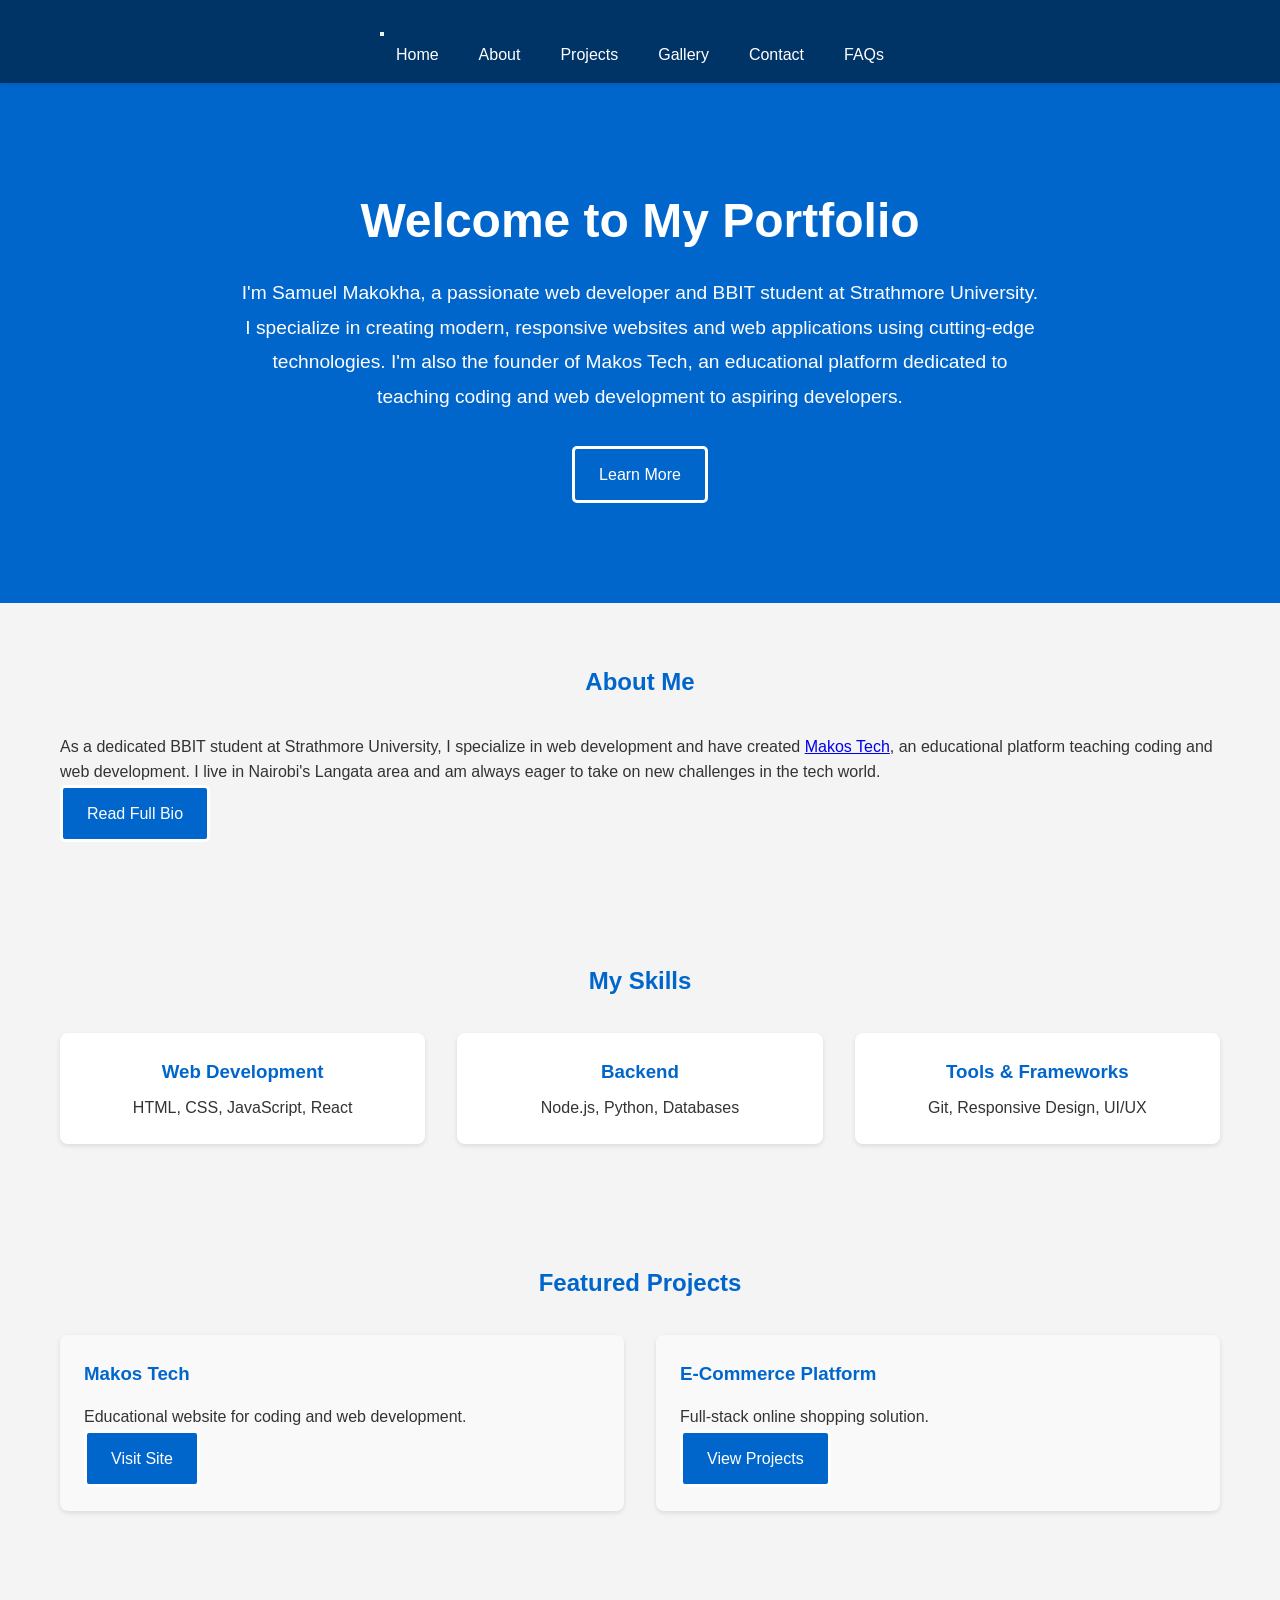
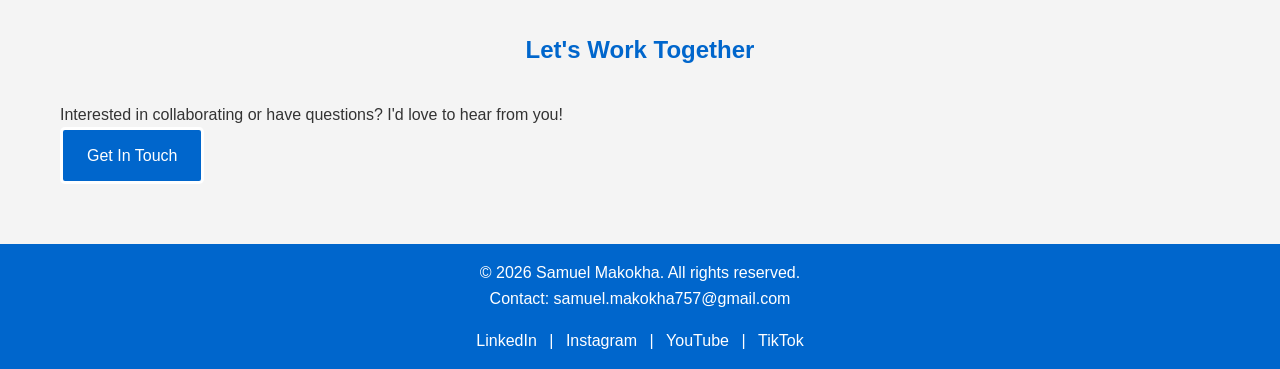
==== index.html @ 84aec19b "hero updated" ====
<!DOCTYPE html>
<html lang="en">
<head>
    <meta charset="UTF-8">
    <meta name="viewport" content="width=device-width, initial-scale=1.0">
    <title>Samuel Makokha - Homepage</title>
    <link href="style.css" rel="stylesheet"/>
</head>
<body>
    <header>
        <nav class="navbar">
            <div class="nav-container">
                <button class="hamburger" id="hamburger">
                    <span class="bar"></span>
                    <span class="bar"></span>
                    <span class="bar"></span>
                </button>
                <ul class="nav-menu" id="nav-menu">
                    <li class="nav-item"><a href="index.html" class="nav-link">Home</a></li>
                    <li class="nav-item"><a href="about.html" class="nav-link">About</a></li>
                    <li class="nav-item"><a href="project.html" class="nav-link">Projects</a></li>
                    <li class="nav-item"><a href="gallery.html" class="nav-link">Gallery</a></li>
                    <li class="nav-item"><a href="contact.html" class="nav-link">Contact</a></li>
                    <li class="nav-item"><a href="faqs.html" class="nav-link">FAQs</a></li>
                </ul>
            </div>
        </nav>
    </header>

    <main>
        <section class="hero">
            <div class="hero-content">
                <h1>Welcome to My Portfolio</h1>
                <p>I'm Samuel Makokha, a passionate web developer and BBIT student at Strathmore University. I specialize in creating modern, responsive websites and web applications using cutting-edge technologies. I'm also the founder of Makos Tech, an educational platform dedicated to teaching coding and web development to aspiring developers.</p>
                <a href="about.html" class="btn">Learn More</a>
            </div>
        </section>

        <section class="about-preview">
            <div class="container">
                <h2>About Me</h2>
                <p>As a dedicated BBIT student at Strathmore University, I specialize in web development and 
                    have created 
                    <a href="https://makostech.me" target="_blank">Makos Tech</a>, 
                    an educational platform teaching coding and web development. I live in Nairobi's 
                    Langata area and am always eager to take on new challenges in the tech world.</p>
                <a href="about.html" class="btn">Read Full Bio</a>
            </div>
        </section>

        <section class="skills-preview">
            <div class="container">
                <h2>My Skills</h2>
                <div class="skills-grid">
                    <div class="skill-item">
                        <h3>Web Development</h3>
                        <p>HTML, CSS, JavaScript, React</p>
                    </div>
                    <div class="skill-item">
                        <h3>Backend</h3>
                        <p>Node.js, Python, Databases</p>
                    </div>
                    <div class="skill-item">
                        <h3>Tools & Frameworks</h3>
                        <p>Git, Responsive Design, UI/UX</p>
                    </div>
                </div>
            </div>
        </section>

        <section class="projects-preview">
            <div class="container">
                <h2>Featured Projects</h2>
                <div class="project-grid">
                    <div class="project-card">
                        <h3>Makos Tech</h3>
                        <p>Educational website for coding and web development.</p>
                        <a href="https://makostech.me" target="_blank" class="btn">Visit Site</a>
                    </div>
                    <div class="project-card">
                        <h3>E-Commerce Platform</h3>
                        <p>Full-stack online shopping solution.</p>
                        <a href="project.html" class="btn">View Projects</a>
                    </div>
                </div>
            </div>
        </section>

        <section class="cta">
            <div class="container">
                <h2>Let's Work Together</h2>
                <p>Interested in collaborating or have questions? I'd love to hear from you!</p>
                <a href="contact.html" class="btn">Get In Touch</a>
            </div>
        </section>
    </main>

    <footer>
        <div class="footer-content">
            <p>&copy; 2026 Samuel Makokha. All rights reserved.</p>
            <p>Contact: <a href="mailto:samuel.makokha757@gmail.com">samuel.makokha757@gmail.com</a></p>
            <div class="social-links">
                <a href="https://linkedin.com/in/samuel-makokha" target="_blank">LinkedIn</a> |
                <a href="https://instagram.com/samuel_makokha" target="_blank">Instagram</a> |
                <a href="https://youtube.com/@samuelmakokha" target="_blank">YouTube</a> |
                <a href="https://tiktok.com/@samuelmakokha" target="_blank">TikTok</a>
            </div>
        </div>
    </footer>

    <script src="main.js"></script>
</body>
</html>
---- style.css ----
/* General Styles */
* {
    margin: 0;
    padding: 0;
    box-sizing: border-box;
}

body {
    font-family: Arial, sans-serif;
    line-height: 1.6;
    color: #333;
    background-color: #f4f4f4;
}

/* Layout */
.container {
    max-width: 1200px;
    margin: 0 auto;
    padding: 0 20px;
}

/* Navbar */
header {
    background-color: #003366;
    box-shadow: 0 2px 5px rgba(0,0,0,0.1);
    position: sticky;
    top: 0;
    z-index: 1000;
}

nav {
    display: flex;
    justify-content: center;
    align-items: center;
    padding: 1rem 2rem;
}

nav ul {
    display: flex;
    list-style: none;
    gap: 0.5rem;
    align-items: center;
}

nav ul li a {
    color: white;
    text-decoration: none;
    padding: 0.5rem 1rem;
    transition: background-color 0.3s;
}

nav ul li a:hover {
    background-color: white;
    color: #0066cc;
}

/* Responsive */
@media (max-width: 768px) {
    nav {
        flex-wrap: wrap;
    }

    nav .logo a {
        font-size: 1.2rem;
    }

    nav ul {
        gap: 0.3rem;
        flex-wrap: wrap;
        justify-content: center;
    }

    nav ul li a {
        padding: 0.4rem 0.6rem;
        font-size: 0.9rem;
    }

    .hero {
        padding: 50px 20px;
    }

    .hero h1 {
        font-size: 1.8rem;
    }

    .hero p {
        font-size: 1rem;
    }

    section {
        padding: 40px 0;
    }
}

/* Main Content */
main {
    min-height: calc(100vh - 140px);
}

/* Sections */
section {
    padding: 60px 0;
}

section h2 {
    text-align: center;
    color: #0066cc;
    margin-bottom: 2rem;
}

/* Hero Section */
.hero {
    background: #0066cc;
    color: white;
    text-align: center;
    padding: 100px 20px;
}

.hero-content {
    max-width: 800px;
    margin: 0 auto;
}

.hero h1 {
    font-size: 3rem;
    margin-bottom: 1rem;
}

.hero p {
    font-size: 1.2rem;
    margin-bottom: 2rem;
    line-height: 1.8;
}

/* Buttons */
.btn {
    display: inline-block;
    background-color: #0066cc;
    color: white;
    padding: 0.8rem 1.5rem;
    text-decoration: none;
    border-radius: 5px;
    transition: background-color 0.3s;
    border: 3px solid white;
    cursor: pointer;
}

.btn:hover {
    background-color: #004499;
}

/* Skills Grid */
.skills-grid {
    display: grid;
    grid-template-columns: repeat(auto-fit, minmax(250px, 1fr));
    gap: 2rem;
}

.skills-grid > div {
    text-align: center;
    background-color: white;
    padding: 1.5rem;
    border-radius: 8px;
    box-shadow: 0 2px 5px rgba(0,0,0,0.1);
}

.skills-grid h3 {
    color: #0066cc;
    margin-bottom: 0.5rem;
}

/* Projects Grid */
.project-grid {
    display: grid;
    grid-template-columns: repeat(auto-fit, minmax(300px, 1fr));
    gap: 2rem;
}

.project-grid > div {
    background-color: #f9f9f9;
    padding: 1.5rem;
    border-radius: 8px;
    box-shadow: 0 2px 5px rgba(0,0,0,0.1);
    transition: transform 0.3s;
}

.project-grid > div:hover {
    transform: translateY(-5px);
}

.project-grid > div h3 {
    color: #0066cc;
    margin-bottom: 1rem;
}

/* Contact */
.contact-info {
    display: flex;
    justify-content: space-around;
    margin-bottom: 2rem;
    flex-wrap: wrap;
}

.contact-info > div {
    text-align: center;
    margin: 1rem;
}

.contact-info > div h3 {
    color: #0066cc;
    margin-bottom: 0.5rem;
}

.contact-form {
    max-width: 600px;
    margin: 0 auto;
}

.form-group {
    margin-bottom: 1rem;
}

.form-group label {
    display: block;
    margin-bottom: 0.5rem;
    color: #0066cc;
}

.form-group input,
.form-group textarea {
    width: 100%;
    padding: 0.5rem;
    border: 2px solid #003366;
    border-radius: 4px;
    background-color: #f0f8ff;
}

/* Gallery */
.gallery-grid {
    display: grid;
    grid-template-columns: repeat(auto-fit, minmax(250px, 1fr));
    gap: 1rem;
}

.gallery-grid > div {
    text-align: center;
}

.gallery-grid > div img {
    width: 100%;
    height: 200px;
    object-fit: cover;
    border-radius: 8px;
    box-shadow: 0 2px 5px rgba(0,0,0,0.1);
}

.gallery-grid > div p {
    margin-top: 0.5rem;
    color: #0066cc;
}

/* FAQs */
.faq-list {
    max-width: 800px;
    margin: 0 auto;
}

.faq-list > div {
    margin-bottom: 1.5rem;
    padding: 1rem;
    background-color: #f9f9f9;
    border-radius: 8px;
    border-left: 4px solid #0066cc;
}

.faq-list > div h3 {
    color: #0066cc;
    margin-bottom: 0.5rem;
}

/* Footer */
footer {
    background-color: #0066cc;
    color: white;
    padding: 1rem 0;
    text-align: center;
}

footer a {
    color: white;
    text-decoration: none;
}

footer a:hover {
    color: #004499;
}

.social-links {
    margin-top: 1rem;
}

.social-links a {
    margin: 0 0.5rem;
}

/* Responsive */
@media (max-width: 768px) {
    nav {
        flex-wrap: wrap;
    }

    nav .logo a {
        font-size: 1.2rem;
    }

    nav ul {
        gap: 0.3rem;
        flex-wrap: wrap;
        justify-content: center;
    }

    nav ul li a {
        padding: 0.4rem 0.6rem;
        font-size: 0.9rem;
    }

    .hero {
        padding: 50px 20px;
    }

    .hero h1 {
        font-size: 1.8rem;
    }

    .hero p {
        font-size: 1rem;
    }

    section {
        padding: 40px 0;
    }
}
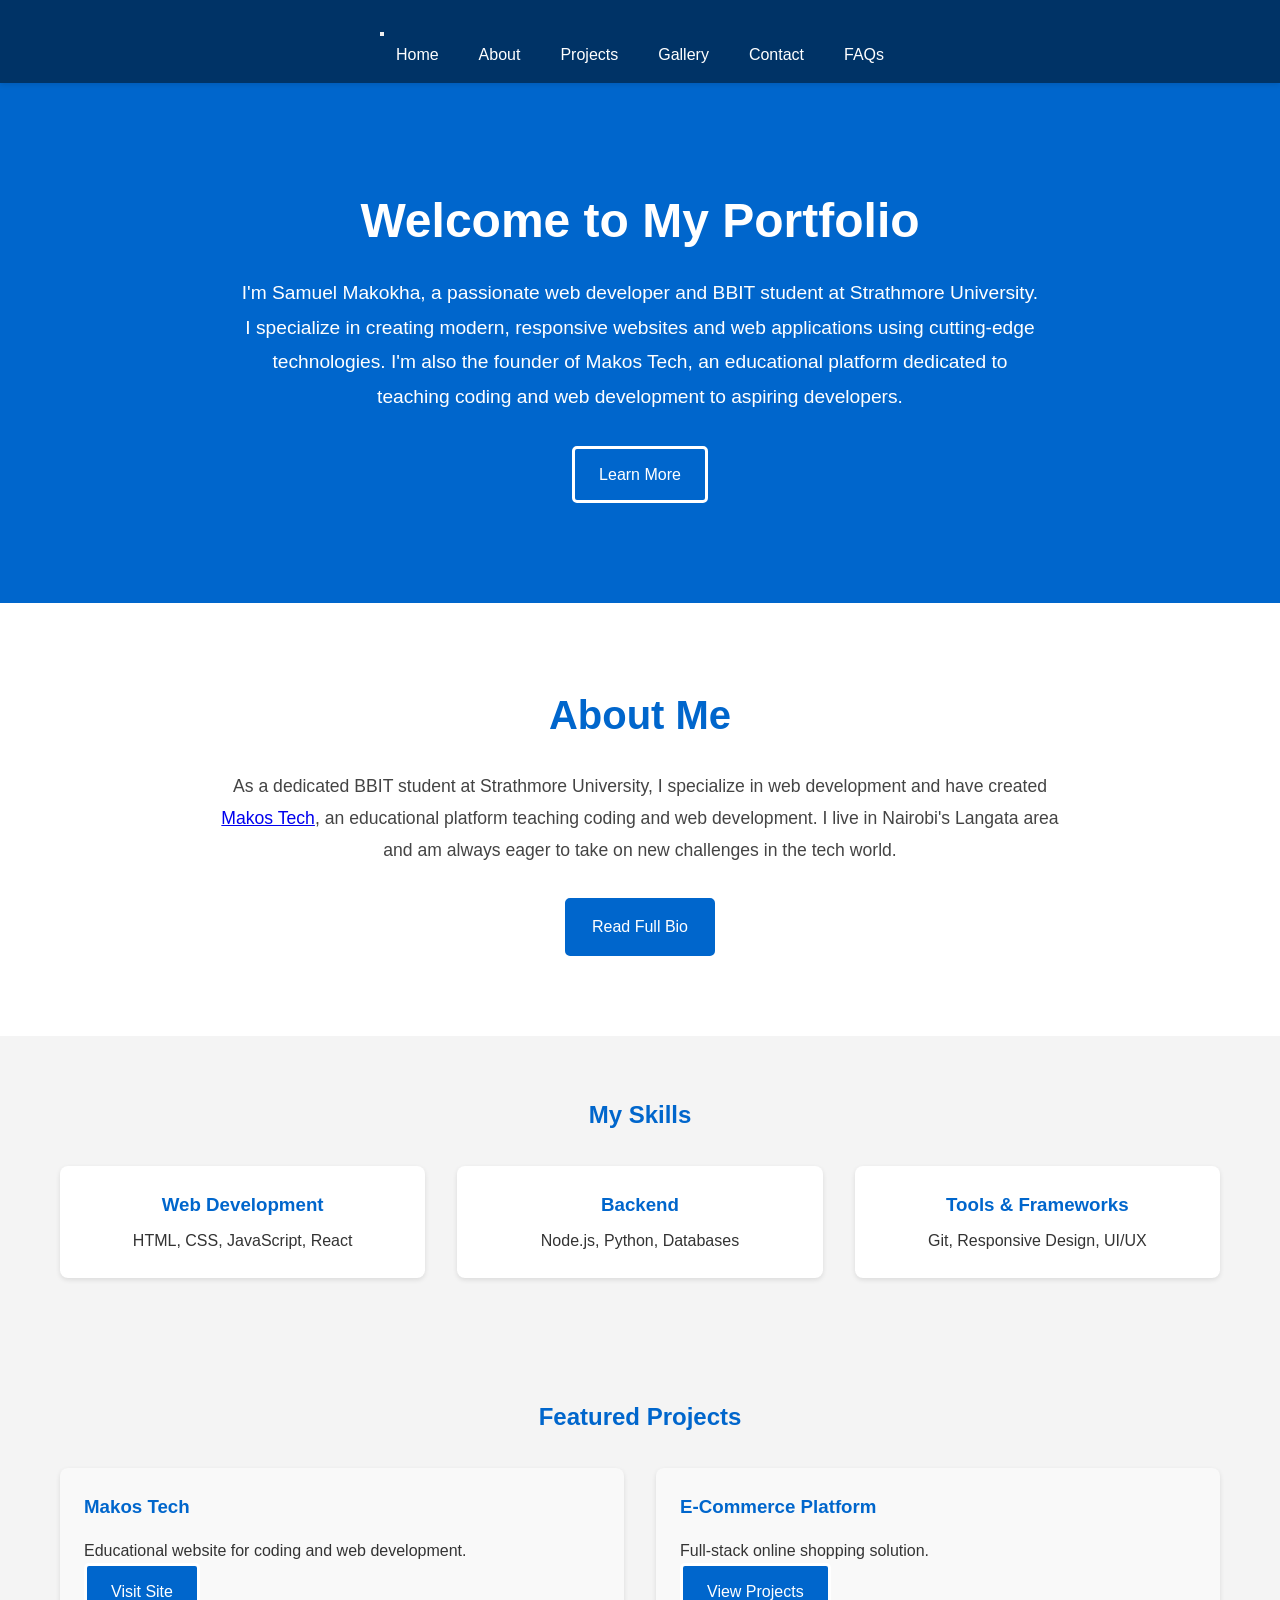
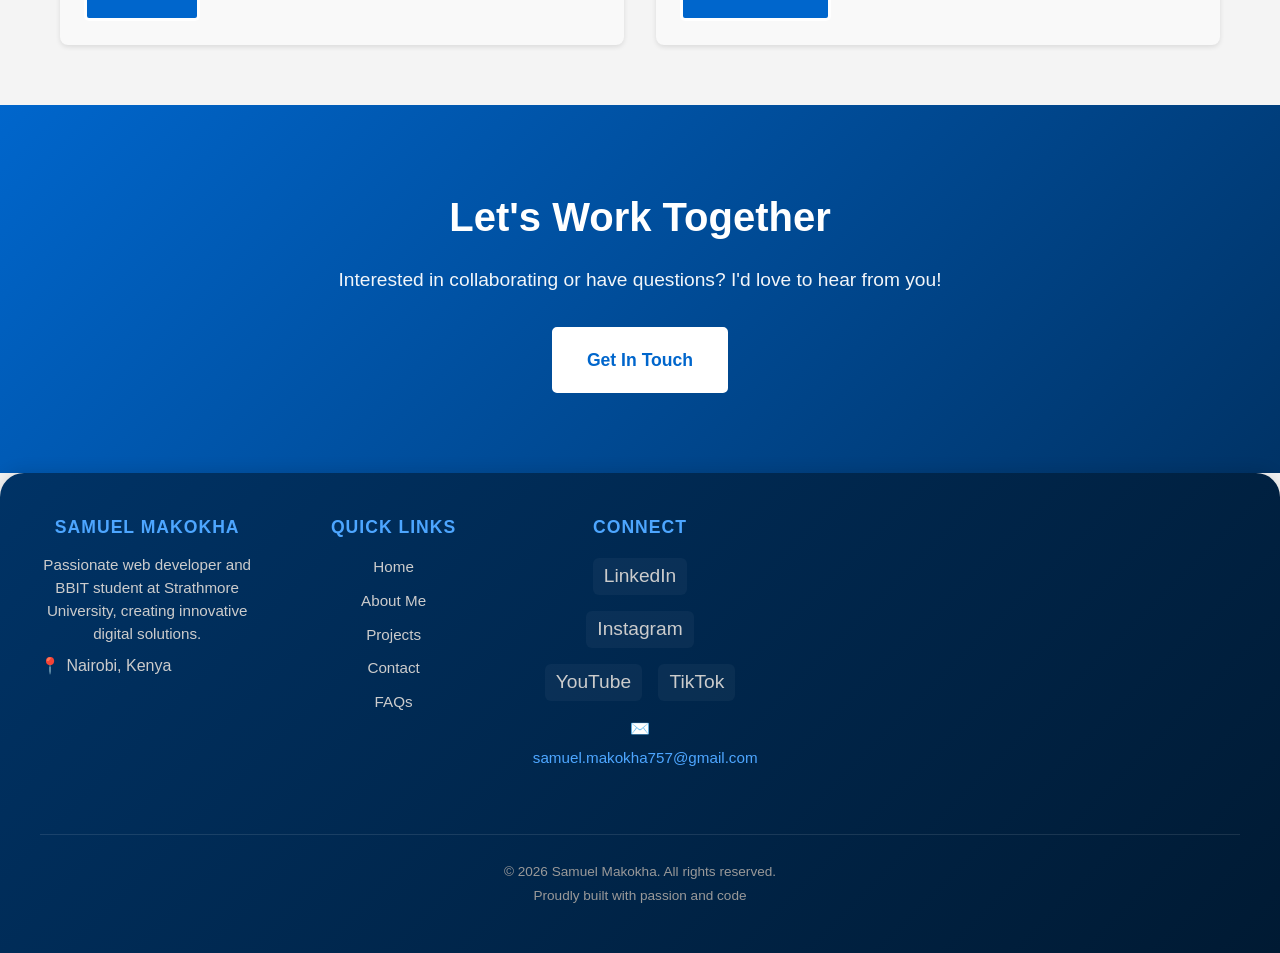
==== commit 03d2f0f5: "footer styling" ====
--- a/index.html
+++ b/index.html
@@ -96,14 +96,43 @@
     </main>
 
     <footer>
-        <div class="footer-content">
-            <p>&copy; 2026 Samuel Makokha. All rights reserved.</p>
-            <p>Contact: <a href="mailto:samuel.makokha757@gmail.com">samuel.makokha757@gmail.com</a></p>
-            <div class="social-links">
-                <a href="https://linkedin.com/in/samuel-makokha" target="_blank">LinkedIn</a> |
-                <a href="https://instagram.com/samuel_makokha" target="_blank">Instagram</a> |
-                <a href="https://youtube.com/@samuelmakokha" target="_blank">YouTube</a> |
-                <a href="https://tiktok.com/@samuelmakokha" target="_blank">TikTok</a>
+        <div class="footer-container">
+            <div class="footer-section">
+                <h3>Samuel Makokha</h3>
+                <p>Passionate web developer and BBIT student at Strathmore University, creating innovative digital solutions.</p>
+                <p class="location">
+                    <span class="icon">📍</span> Nairobi, Kenya
+                </p>
+            </div>
+
+            <div class="footer-section">
+                <h3>Quick Links</h3>
+                <ul class="footer-links">
+                    <li><a href="index.html">Home</a></li>
+                    <li><a href="about.html">About Me</a></li>
+                    <li><a href="project.html">Projects</a></li>
+                    <li><a href="contact.html">Contact</a></li>
+                    <li><a href="faqs.html">FAQs</a></li>
+                </ul>
+            </div>
+
+            <div class="footer-section">
+                <h3>Connect</h3>
+                <div class="social-links">
+                    <a href="https://linkedin.com/in/samuel-makokha" target="_blank" title="LinkedIn">LinkedIn</a>
+                    <a href="https://instagram.com/samuel_makokha" target="_blank" title="Instagram">Instagram</a>
+                    <a href="https://youtube.com/@samuelmakokha" target="_blank" title="YouTube">YouTube</a>
+                    <a href="https://tiktok.com/@samuelmakokha" target="_blank" title="TikTok">TikTok</a>
+                </div>
+                <p class="contact-info">
+                    <span class="icon">✉️</span> 
+                    <a href="mailto:samuel.makokha757@gmail.com">samuel.makokha757@gmail.com</a>
+                </p>
+            </div>
+
+            <div class="footer-section footer-bottom">
+                <p>&copy; 2026 Samuel Makokha. All rights reserved.</p>
+                <p>Proudly built with passion and code</p>
             </div>
         </div>
     </footer>
--- a/style.css
+++ b/style.css
@@ -87,6 +87,18 @@
         font-size: 1rem;
     }
 
+    .about-preview {
+        padding: 60px 20px;
+    }
+
+    .about-preview h2 {
+        font-size: 2rem;
+    }
+
+    .about-preview p {
+        font-size: 1rem;
+    }
+
     section {
         padding: 40px 0;
     }
@@ -95,6 +107,79 @@
 /* Main Content */
 main {
     min-height: calc(100vh - 140px);
+}
+
+/* Sections */
+section {
+    padding: 60px 0;
+}
+
+section h2 {
+    text-align: center;
+    color: #0066cc;
+    margin-bottom: 2rem;
+}
+
+/* Responsive */
+@media (max-width: 768px) {
+    nav {
+        flex-wrap: wrap;
+    }
+
+    nav .logo a {
+        font-size: 1.2rem;
+    }
+
+    nav ul {
+        gap: 0.3rem;
+        flex-wrap: wrap;
+        justify-content: center;
+    }
+
+    nav ul li a {
+        padding: 0.4rem 0.6rem;
+        font-size: 0.9rem;
+    }
+
+    .hero {
+        padding: 50px 20px;
+    }
+
+    .hero h1 {
+        font-size: 1.8rem;
+    }
+
+    .hero p {
+        font-size: 1rem;
+    }
+
+    .about-preview {
+        padding: 60px 20px;
+    }
+
+    .about-preview h2 {
+        font-size: 2rem;
+    }
+
+    .about-preview p {
+        font-size: 1rem;
+    }
+
+    .cta {
+        padding: 60px 20px;
+    }
+
+    .cta h2 {
+        font-size: 2rem;
+    }
+
+    .cta p {
+        font-size: 1rem;
+    }
+
+    section {
+        padding: 40px 0;
+    }
 }
 
 /* Sections */
@@ -149,6 +234,75 @@
     background-color: #004499;
 }
 
+/* About Preview Section */
+.about-preview {
+    background-color: white;
+    padding: 80px 20px;
+}
+
+.about-preview .container {
+    max-width: 900px;
+    text-align: center;
+}
+
+.about-preview h2 {
+    color: #0066cc;
+    margin-bottom: 1.5rem;
+    font-size: 2.5rem;
+}
+
+.about-preview p {
+    font-size: 1.1rem;
+    line-height: 1.8;
+    color: #444;
+    margin-bottom: 2rem;
+}
+
+.about-preview .btn {
+    border-color: #0066cc;
+}
+
+/* Call to Action Section */
+.cta {
+    background: linear-gradient(135deg, #0066cc 0%, #003366 100%);
+    color: white;
+    padding: 80px 20px;
+    text-align: center;
+}
+
+.cta .container {
+    max-width: 700px;
+    margin: 0 auto;
+}
+
+.cta h2 {
+    color: white;
+    font-size: 2.5rem;
+    margin-bottom: 1rem;
+}
+
+.cta p {
+    font-size: 1.2rem;
+    margin-bottom: 2rem;
+    opacity: 0.95;
+    line-height: 1.6;
+}
+
+.cta .btn {
+    background-color: white;
+    color: #0066cc;
+    border-color: white;
+    font-weight: bold;
+    padding: 1rem 2rem;
+    font-size: 1.1rem;
+}
+
+.cta .btn:hover {
+    background-color: #f0f0f0;
+    transform: translateY(-2px);
+    box-shadow: 0 4px 8px rgba(0, 0, 0, 0.2);
+}
+
 /* Skills Grid */
 .skills-grid {
     display: grid;
@@ -278,31 +432,6 @@
     margin-bottom: 0.5rem;
 }
 
-/* Footer */
-footer {
-    background-color: #0066cc;
-    color: white;
-    padding: 1rem 0;
-    text-align: center;
-}
-
-footer a {
-    color: white;
-    text-decoration: none;
-}
-
-footer a:hover {
-    color: #004499;
-}
-
-.social-links {
-    margin-top: 1rem;
-}
-
-.social-links a {
-    margin: 0 0.5rem;
-}
-
 /* Responsive */
 @media (max-width: 768px) {
     nav {
@@ -336,7 +465,312 @@
         font-size: 1rem;
     }
 
+    .about-preview {
+        padding: 60px 20px;
+    }
+
+    .about-preview h2 {
+        font-size: 2rem;
+    }
+
+    .about-preview p {
+        font-size: 1rem;
+    }
+
     section {
         padding: 40px 0;
     }
+}
+footer {
+    background: linear-gradient(135deg, #003366 0%, #001a33 100%);
+    color: #f5f7fa;
+    padding: 2.5rem 0 1.5rem;
+    text-align: center;
+    border-top-left-radius: 24px;
+    border-top-right-radius: 24px;
+    box-shadow: 0 -2px 16px rgba(0,0,0,0.12);
+}
+
+footer a {
+    color: #4da6ff;
+    text-decoration: none;
+    transition: color 0.3s;
+}
+
+footer a:hover {
+    color: #82cfff;
+}
+
+/* Enhanced social links styling */
+.footer-content {
+    max-width: 700px;
+    margin: 0 auto;
+    padding: 0 1rem;
+}
+
+.footer-content p {
+    margin: 0.5rem 0;
+    font-size: 1.05rem;
+    color: #e0e6ed;
+}
+
+.social-links {
+    display: flex;
+    justify-content: center;
+    gap: 1.2rem;
+    margin: 1.2rem 0 0.5rem;
+}
+
+.social-links a {
+    color: #4da6ff;
+    font-size: 1.2rem;
+    padding: 0.2rem 0.7rem;
+    border-radius: 6px;
+    background: rgba(255,255,255,0.04);
+    transition: background 0.3s, color 0.3s, box-shadow 0.3s;
+}
+
+.social-links a:hover {
+    color: #fff;
+    background: #4da6ff;
+    box-shadow: 0 2px 8px rgba(77,166,255,0.15);
+}
+
+/* Responsive */
+@media (max-width: 768px) {
+    nav {
+        flex-wrap: wrap;
+    }
+
+    nav .logo a {
+        font-size: 1.2rem;
+    }
+
+    nav ul {
+        gap: 0.3rem;
+        flex-wrap: wrap;
+        justify-content: center;
+    }
+
+    nav ul li a {
+        padding: 0.4rem 0.6rem;
+        font-size: 0.9rem;
+    }
+
+    .hero {
+        padding: 50px 20px;
+    }
+
+    .hero h1 {
+        font-size: 1.8rem;
+    }
+
+    .hero p {
+        font-size: 1rem;
+    }
+
+    .about-preview {
+        padding: 60px 20px;
+    }
+
+    .about-preview h2 {
+        font-size: 2rem;
+    }
+
+    .about-preview p {
+        font-size: 1rem;
+    }
+
+    .cta {
+        padding: 60px 20px;
+    }
+
+    .cta h2 {
+        font-size: 2rem;
+    }
+
+    .cta p {
+        font-size: 1rem;
+    }
+
+    section {
+        padding: 40px 0;
+    }
+}
+
+/* Responsive */
+@media (max-width: 768px) {
+    nav {
+        flex-wrap: wrap;
+    }
+
+    nav .logo a {
+        font-size: 1.2rem;
+    }
+
+    nav ul {
+        gap: 0.3rem;
+        flex-wrap: wrap;
+        justify-content: center;
+    }
+
+    nav ul li a {
+        padding: 0.4rem 0.6rem;
+        font-size: 0.9rem;
+    }
+
+    .hero {
+        padding: 50px 20px;
+    }
+
+    .hero h1 {
+        font-size: 1.8rem;
+    }
+
+    .hero p {
+        font-size: 1rem;
+    }
+
+    section {
+        padding: 40px 0;
+    }
+}
+
+/* Footer */
+footer {
+    background: linear-gradient(135deg, #003366 0%, #001a33 100%);
+    color: white;
+    padding: 40px 20px 20px;
+}
+
+.footer-container {
+    max-width: 1200px;
+    margin: 0 auto;
+    display: grid;
+    grid-template-columns: repeat(auto-fit, minmax(200px, 1fr));
+    gap: 2rem;
+    margin-bottom: 1.5rem;
+}
+
+.footer-section h3 {
+    color: #4da6ff;
+    margin-bottom: 0.8rem;
+    font-size: 1.1rem;
+    text-transform: uppercase;
+    letter-spacing: 1px;
+}
+
+.footer-section p {
+    color: #cccccc;
+    line-height: 1.5;
+    margin-bottom: 0.5rem;
+    font-size: 0.95rem;
+}
+
+.footer-section .location {
+    display: flex;
+    align-items: center;
+    gap: 0.4rem;
+    font-size: 1rem;
+}
+
+.footer-section .icon {
+    font-size: 1rem;
+}
+
+.footer-links {
+    list-style: none;
+    padding: 0;
+    margin: 0;
+}
+
+.footer-links li {
+    margin-bottom: 0.5rem;
+}
+
+.footer-links a {
+    color: #cccccc;
+    text-decoration: none;
+    transition: color 0.3s, padding-left 0.3s;
+    display: inline-block;
+    font-size: 0.95rem;
+}
+
+.footer-links a:hover {
+    color: #4da6ff;
+    padding-left: 8px;
+}
+
+.social-links {
+    display: flex;
+    flex-wrap: wrap;
+    gap: 1rem;
+    margin: 1rem 0;
+}
+
+.social-links a {
+    color: #cccccc;
+    text-decoration: none;
+    transition: color 0.3s;
+}
+
+.social-links a:hover {
+    color: #4da6ff;
+}
+
+.contact-info {
+    display: flex;
+    align-items: center;
+    gap: 0.4rem;
+    margin-top: 0.5rem;
+    font-size: 0.95rem;
+}
+
+.contact-info a {
+    color: #4da6ff;
+}
+
+.contact-info a:hover {
+    color: #80b3ff;
+}
+
+.footer-bottom {
+    grid-column: 1 / -1;
+    text-align: center;
+    padding-top: 1.5rem;
+    border-top: 1px solid rgba(255, 255, 255, 0.1);
+    margin-top: 1.5rem;
+}
+
+.footer-bottom p {
+    color: #999;
+    font-size: 0.85rem;
+    margin: 0.2rem 0;
+}
+
+/* Responsive Footer */
+@media (max-width: 768px) {
+    .footer-container {
+        grid-template-columns: 1fr;
+        gap: 1.5rem;
+        text-align: center;
+    }
+
+    .footer-section .location {
+        justify-content: center;
+    }
+
+    .social-links {
+        justify-content: center;
+    }
+
+    .contact-info {
+        justify-content: center;
+    }
+
+    .footer-links {
+        display: flex;
+        flex-direction: column;
+        align-items: center;
+    }
 }
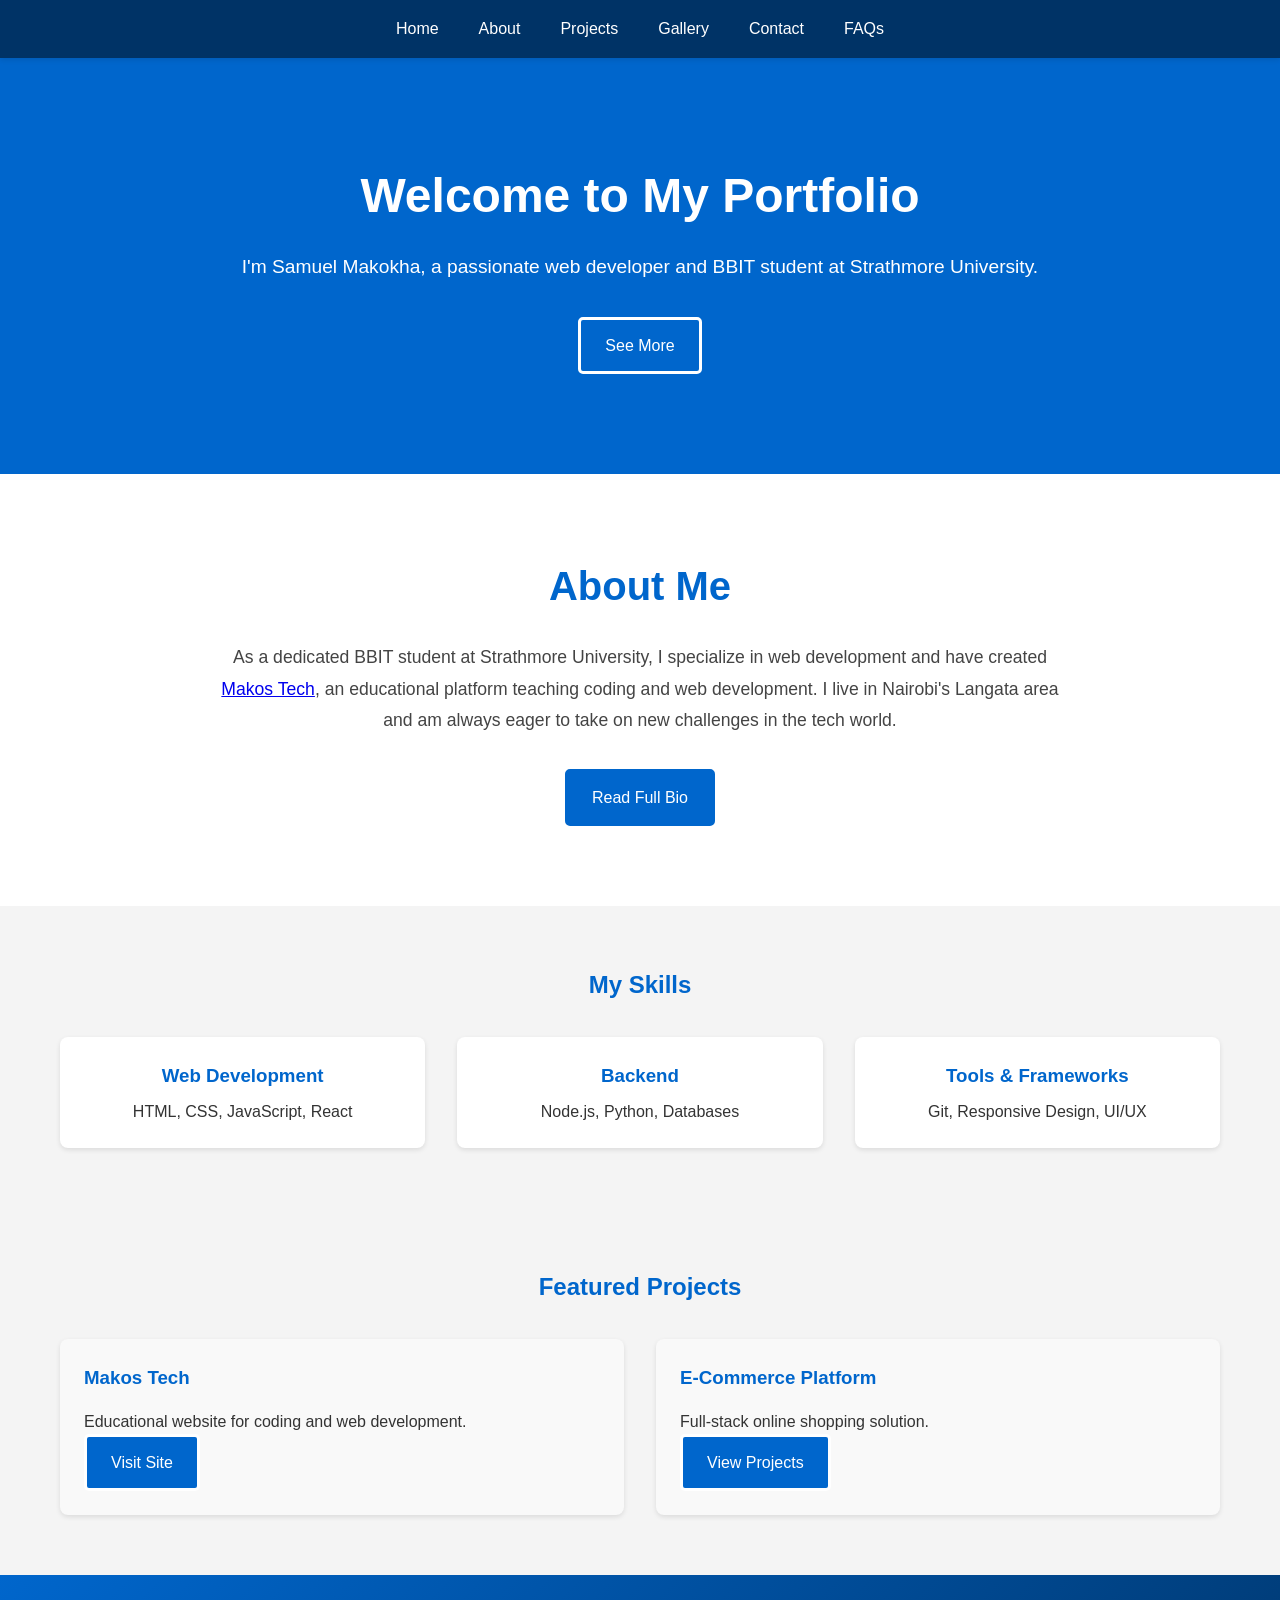
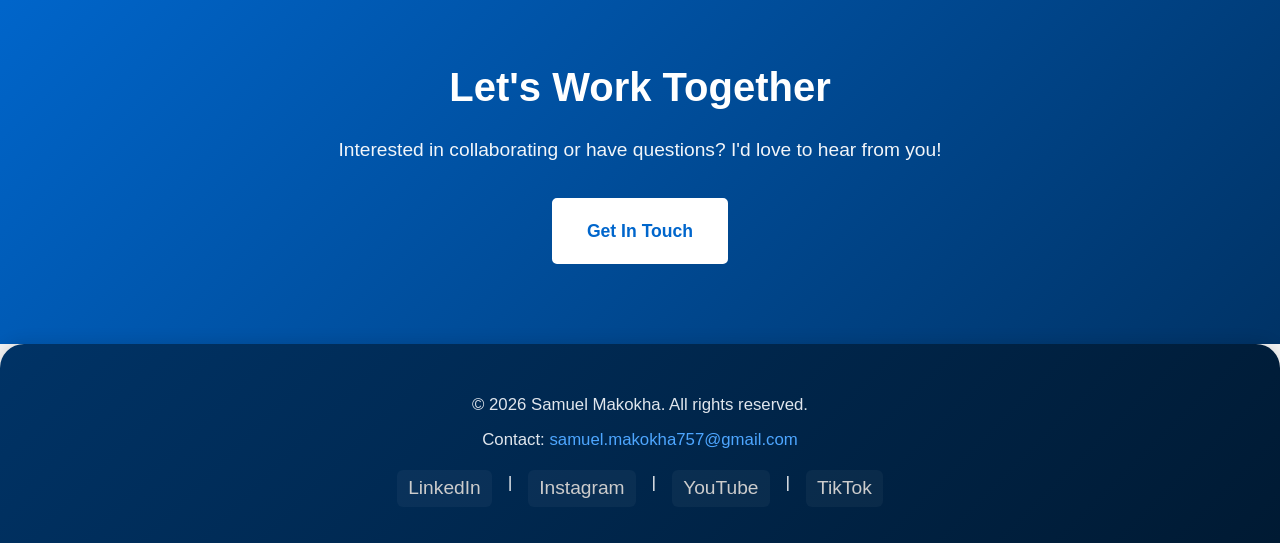
==== commit 533e90e3: "navbar" ====
--- a/index.html
+++ b/index.html
@@ -8,13 +8,7 @@
 </head>
 <body>
     <header>
-        <nav class="navbar">
-            <div class="nav-container">
-                <button class="hamburger" id="hamburger">
-                    <span class="bar"></span>
-                    <span class="bar"></span>
-                    <span class="bar"></span>
-                </button>
+        <nav >
                 <ul class="nav-menu" id="nav-menu">
                     <li class="nav-item"><a href="index.html" class="nav-link">Home</a></li>
                     <li class="nav-item"><a href="about.html" class="nav-link">About</a></li>
@@ -31,8 +25,8 @@
         <section class="hero">
             <div class="hero-content">
                 <h1>Welcome to My Portfolio</h1>
-                <p>I'm Samuel Makokha, a passionate web developer and BBIT student at Strathmore University. I specialize in creating modern, responsive websites and web applications using cutting-edge technologies. I'm also the founder of Makos Tech, an educational platform dedicated to teaching coding and web development to aspiring developers.</p>
-                <a href="about.html" class="btn">Learn More</a>
+                <p>I'm Samuel Makokha, a passionate web developer and BBIT student at Strathmore University.</p>
+                <a href="about.html" class="btn">See More</a>
             </div>
         </section>
 
@@ -96,43 +90,14 @@
     </main>
 
     <footer>
-        <div class="footer-container">
-            <div class="footer-section">
-                <h3>Samuel Makokha</h3>
-                <p>Passionate web developer and BBIT student at Strathmore University, creating innovative digital solutions.</p>
-                <p class="location">
-                    <span class="icon">📍</span> Nairobi, Kenya
-                </p>
-            </div>
-
-            <div class="footer-section">
-                <h3>Quick Links</h3>
-                <ul class="footer-links">
-                    <li><a href="index.html">Home</a></li>
-                    <li><a href="about.html">About Me</a></li>
-                    <li><a href="project.html">Projects</a></li>
-                    <li><a href="contact.html">Contact</a></li>
-                    <li><a href="faqs.html">FAQs</a></li>
-                </ul>
-            </div>
-
-            <div class="footer-section">
-                <h3>Connect</h3>
-                <div class="social-links">
-                    <a href="https://linkedin.com/in/samuel-makokha" target="_blank" title="LinkedIn">LinkedIn</a>
-                    <a href="https://instagram.com/samuel_makokha" target="_blank" title="Instagram">Instagram</a>
-                    <a href="https://youtube.com/@samuelmakokha" target="_blank" title="YouTube">YouTube</a>
-                    <a href="https://tiktok.com/@samuelmakokha" target="_blank" title="TikTok">TikTok</a>
-                </div>
-                <p class="contact-info">
-                    <span class="icon">✉️</span> 
-                    <a href="mailto:samuel.makokha757@gmail.com">samuel.makokha757@gmail.com</a>
-                </p>
-            </div>
-
-            <div class="footer-section footer-bottom">
-                <p>&copy; 2026 Samuel Makokha. All rights reserved.</p>
-                <p>Proudly built with passion and code</p>
+        <div class="footer-content">
+            <p>&copy; 2026 Samuel Makokha. All rights reserved.</p>
+            <p>Contact: <a href="mailto:samuel.makokha757@gmail.com">samuel.makokha757@gmail.com</a></p>
+            <div class="social-links">
+                <a href="https://www.linkedin.com/in/samuel-makokha-2585b338b/" target="_blank">LinkedIn</a> |
+                <a href="https://www.instagram.com/makostech/" target="_blank">Instagram</a> |
+                <a href="https://www.youtube.com/@makostech-m6c" target="_blank">YouTube</a> |
+                <a href="https://www.tiktok.com/@makostech" target="_blank">TikTok</a>
             </div>
         </div>
     </footer>
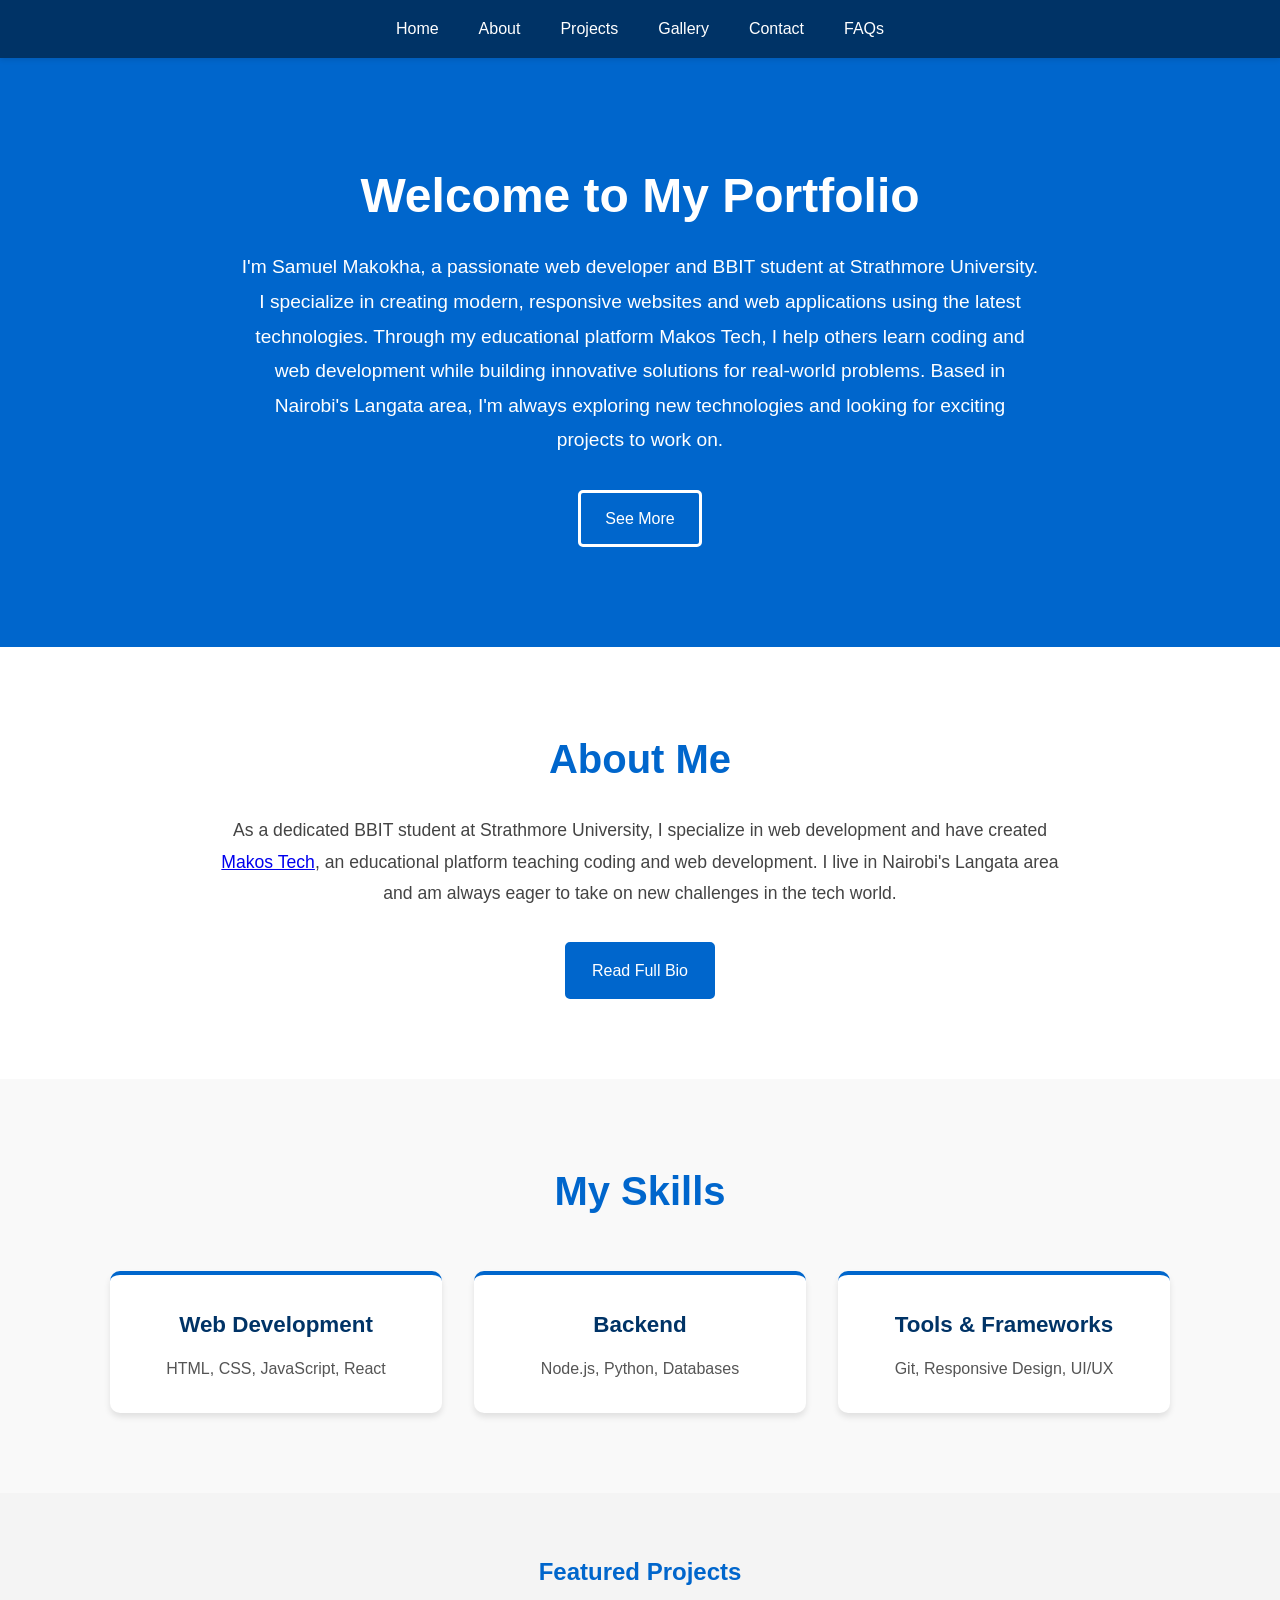
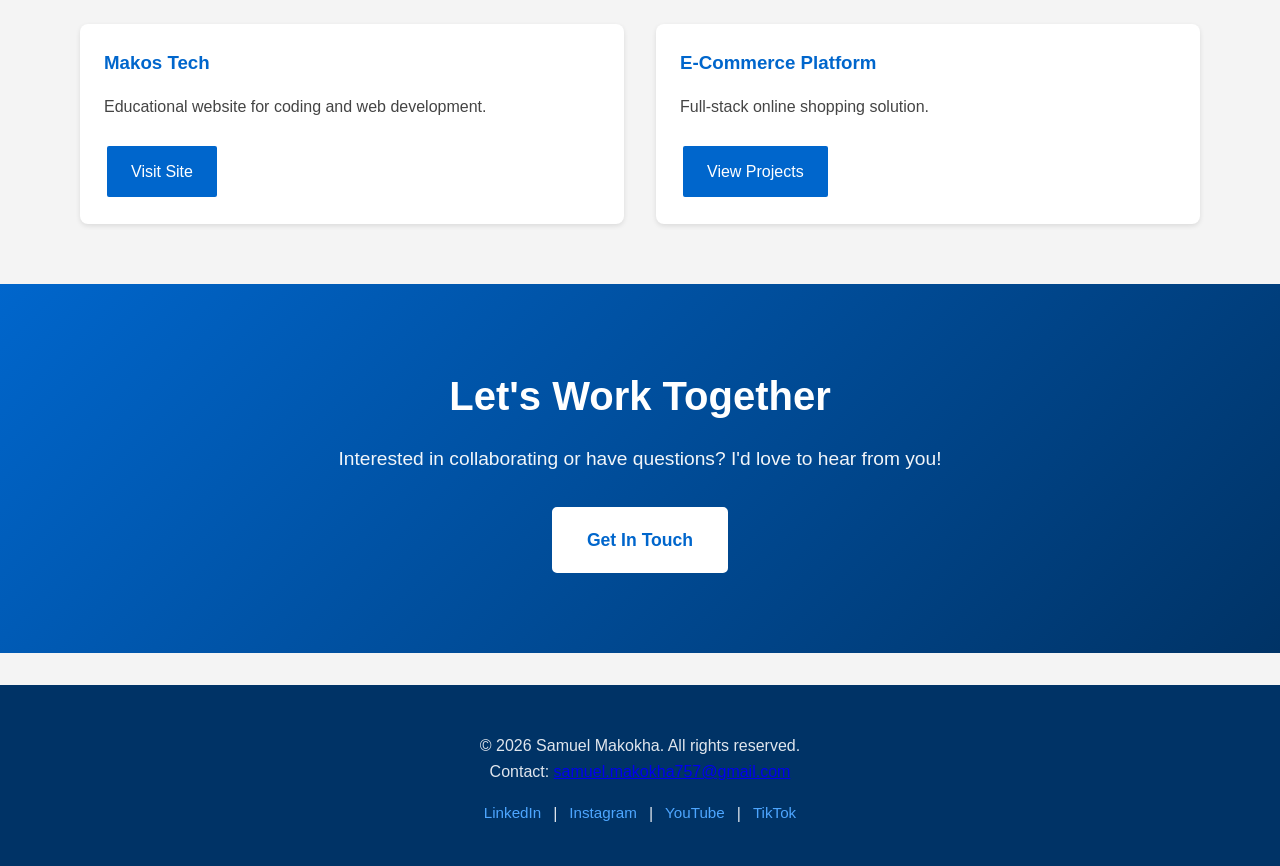
==== commit 7518572d: "added more content to hero" ====
--- a/index.html
+++ b/index.html
@@ -25,7 +25,7 @@
         <section class="hero">
             <div class="hero-content">
                 <h1>Welcome to My Portfolio</h1>
-                <p>I'm Samuel Makokha, a passionate web developer and BBIT student at Strathmore University.</p>
+                <p>I'm Samuel Makokha, a passionate web developer and BBIT student at Strathmore University. I specialize in creating modern, responsive websites and web applications using the latest technologies. Through my educational platform Makos Tech, I help others learn coding and web development while building innovative solutions for real-world problems. Based in Nairobi's Langata area, I'm always exploring new technologies and looking for exciting projects to work on.</p>
                 <a href="about.html" class="btn">See More</a>
             </div>
         </section>
--- a/style.css
+++ b/style.css
@@ -1,4 +1,7 @@
-/* General Styles */
+/* ===================================
+   GLOBAL & RESET STYLES
+   =================================== */
+
 * {
     margin: 0;
     padding: 0;
@@ -12,17 +15,19 @@
     background-color: #f4f4f4;
 }
 
-/* Layout */
 .container {
     max-width: 1200px;
     margin: 0 auto;
     padding: 0 20px;
 }
 
-/* Navbar */
+/* ===================================
+   HEADER & NAVIGATION
+   =================================== */
+
 header {
     background-color: #003366;
-    box-shadow: 0 2px 5px rgba(0,0,0,0.1);
+    box-shadow: 0 2px 5px rgba(0, 0, 0, 0.1);
     position: sticky;
     top: 0;
     z-index: 1000;
@@ -54,144 +59,9 @@
     color: #0066cc;
 }
 
-/* Responsive */
-@media (max-width: 768px) {
-    nav {
-        flex-wrap: wrap;
-    }
-
-    nav .logo a {
-        font-size: 1.2rem;
-    }
-
-    nav ul {
-        gap: 0.3rem;
-        flex-wrap: wrap;
-        justify-content: center;
-    }
-
-    nav ul li a {
-        padding: 0.4rem 0.6rem;
-        font-size: 0.9rem;
-    }
-
-    .hero {
-        padding: 50px 20px;
-    }
-
-    .hero h1 {
-        font-size: 1.8rem;
-    }
-
-    .hero p {
-        font-size: 1rem;
-    }
-
-    .about-preview {
-        padding: 60px 20px;
-    }
-
-    .about-preview h2 {
-        font-size: 2rem;
-    }
-
-    .about-preview p {
-        font-size: 1rem;
-    }
-
-    section {
-        padding: 40px 0;
-    }
-}
-
-/* Main Content */
-main {
-    min-height: calc(100vh - 140px);
-}
-
-/* Sections */
-section {
-    padding: 60px 0;
-}
-
-section h2 {
-    text-align: center;
-    color: #0066cc;
-    margin-bottom: 2rem;
-}
-
-/* Responsive */
-@media (max-width: 768px) {
-    nav {
-        flex-wrap: wrap;
-    }
-
-    nav .logo a {
-        font-size: 1.2rem;
-    }
-
-    nav ul {
-        gap: 0.3rem;
-        flex-wrap: wrap;
-        justify-content: center;
-    }
-
-    nav ul li a {
-        padding: 0.4rem 0.6rem;
-        font-size: 0.9rem;
-    }
-
-    .hero {
-        padding: 50px 20px;
-    }
-
-    .hero h1 {
-        font-size: 1.8rem;
-    }
-
-    .hero p {
-        font-size: 1rem;
-    }
-
-    .about-preview {
-        padding: 60px 20px;
-    }
-
-    .about-preview h2 {
-        font-size: 2rem;
-    }
-
-    .about-preview p {
-        font-size: 1rem;
-    }
-
-    .cta {
-        padding: 60px 20px;
-    }
-
-    .cta h2 {
-        font-size: 2rem;
-    }
-
-    .cta p {
-        font-size: 1rem;
-    }
-
-    section {
-        padding: 40px 0;
-    }
-}
-
-/* Sections */
-section {
-    padding: 60px 0;
-}
-
-section h2 {
-    text-align: center;
-    color: #0066cc;
-    margin-bottom: 2rem;
-}
+/* ===================================
+   HOMEPAGE SECTIONS
+   =================================== */
 
 /* Hero Section */
 .hero {
@@ -217,7 +87,147 @@
     line-height: 1.8;
 }
 
-/* Buttons */
+/* About Preview Section */
+.about-preview {
+    background-color: white;
+    padding: 80px 20px;
+}
+
+.about-preview .container {
+    max-width: 900px;
+    text-align: center;
+}
+
+.about-preview h2 {
+    color: #0066cc;
+    margin-bottom: 1.5rem;
+    font-size: 2.5rem;
+}
+
+.about-preview p {
+    font-size: 1.1rem;
+    line-height: 1.8;
+    color: #444;
+    margin-bottom: 2rem;
+}
+
+.about-preview .btn {
+    border-color: #0066cc;
+}
+
+/* Call to Action Section */
+.cta {
+    background: linear-gradient(135deg, #0066cc 0%, #003366 100%);
+    color: white;
+    padding: 80px 20px;
+    text-align: center;
+}
+
+.cta .container {
+    max-width: 700px;
+    margin: 0 auto;
+}
+
+.cta h2 {
+    color: white;
+    font-size: 2.5rem;
+    margin-bottom: 1rem;
+}
+
+.cta p {
+    font-size: 1.2rem;
+    margin-bottom: 2rem;
+    opacity: 0.95;
+    line-height: 1.6;
+}
+
+.cta .btn {
+    background-color: white;
+    color: #0066cc;
+    border-color: white;
+    font-weight: bold;
+    padding: 1rem 2rem;
+    font-size: 1.1rem;
+}
+
+.cta .btn:hover {
+    background-color: #f0f0f0;
+    transform: translateY(-2px);
+    box-shadow: 0 4px 8px rgba(0, 0, 0, 0.2);
+}
+
+/* Homepage Common Styles */
+main {
+    min-height: calc(100vh - 140px);
+}
+
+section {
+    padding: 60px 0;
+}
+
+section h2 {
+    text-align: center;
+    color: #0066cc;
+    margin-bottom: 2rem;
+}
+
+/* ===================================
+   SKILLS SECTION (Homepage)
+   =================================== */
+
+.skills-preview {
+    background-color: #f9f9f9;
+    padding: 80px 20px;
+}
+
+.skills-preview .container {
+    max-width: 1100px;
+    margin: 0 auto;
+}
+
+.skills-preview h2 {
+    color: #0066cc;
+    font-size: 2.5rem;
+    margin-bottom: 3rem;
+}
+
+.skills-grid {
+    display: grid;
+    grid-template-columns: repeat(auto-fit, minmax(280px, 1fr));
+    gap: 2rem;
+}
+
+.skill-item {
+    background-color: white;
+    padding: 2rem;
+    border-radius: 10px;
+    box-shadow: 0 4px 6px rgba(0, 0, 0, 0.1);
+    transition: transform 0.3s ease, box-shadow 0.3s ease;
+    text-align: center;
+    border-top: 4px solid #0066cc;
+}
+
+.skill-item:hover {
+    transform: translateY(-5px);
+    box-shadow: 0 8px 15px rgba(0, 0, 0, 0.15);
+}
+
+.skill-item h3 {
+    color: #003366;
+    font-size: 1.4rem;
+    margin-bottom: 0.8rem;
+}
+
+.skill-item p {
+    color: #555;
+    font-size: 1rem;
+    line-height: 1.6;
+}
+
+/* ===================================
+   BUTTONS (Global)
+   =================================== */
+
 .btn {
     display: inline-block;
     background-color: #0066cc;
@@ -234,107 +244,324 @@
     background-color: #004499;
 }
 
-/* About Preview Section */
-.about-preview {
-    background-color: white;
-    padding: 80px 20px;
-}
-
-.about-preview .container {
+/* ===================================
+   FOOTER
+   =================================== */
+
+footer {
+    background: #003366;
+    color: #e0e6ed;
+    padding: 3rem 2rem 1.5rem;
+    margin-top: 2rem;
+    text-align: center;
+}
+
+.footer-container {
+    max-width: 1100px;
+    margin: 0 auto;
+    display: grid;
+    grid-template-columns: 1.5fr 1fr 1fr 1fr;
+    gap: 2.5rem;
+    align-items: start;
+}
+
+.footer-section {
+    text-align: center;
+}
+
+.footer-section h3 {
+    color: #4da6ff;
+    margin-bottom: 1rem;
+    font-size: 1.1rem;
+    text-transform: uppercase;
+    letter-spacing: 1.5px;
+    font-weight: 600;
+}
+
+.footer-section p {
+    color: #b8c5d6;
+    line-height: 1.7;
+    margin-bottom: 0.75rem;
+    font-size: 0.95rem;
+}
+
+.footer-section .location {
+    display: flex;
+    align-items: center;
+    justify-content: center;
+    gap: 0.5rem;
+    font-size: 1rem;
+    color: #b8c5d6;
+}
+
+.footer-section .icon {
+    font-size: 1.1rem;
+}
+
+.footer-links {
+    list-style: none;
+    padding: 0;
+    margin: 0;
+    display: flex;
+    flex-direction: column;
+    align-items: center;
+}
+
+.footer-links li {
+    margin-bottom: 0.6rem;
+}
+
+.footer-links a {
+    color: #b8c5d6;
+    text-decoration: none;
+    transition: color 0.2s ease;
+    font-size: 0.95rem;
+}
+
+.footer-links a:hover {
+    color: #4da6ff;
+}
+
+.social-links {
+    display: flex;
+    flex-wrap: wrap;
+    justify-content: center;
+    gap: 0.75rem;
+    margin: 1rem 0;
+}
+
+.social-links a {
+    color: #4da6ff;
+    text-decoration: none;
+    font-size: 0.95rem;
+    transition: color 0.2s ease;
+}
+
+.social-links a:hover {
+    color: #80b3ff;
+}
+
+.contact-info {
+    display: flex;
+    align-items: center;
+    justify-content: center;
+    gap: 0.5rem;
+    margin-top: 0.5rem;
+    font-size: 0.95rem;
+}
+
+.contact-info a {
+    color: #4da6ff;
+}
+
+.contact-info a:hover {
+    color: #80b3ff;
+}
+
+.footer-bottom {
+    grid-column: 1 / -1;
+    text-align: center;
+    padding-top: 1.5rem;
+    margin-top: 2rem;
+    border-top: 1px solid rgba(255, 255, 255, 0.1);
+}
+
+.footer-bottom p {
+    color: #7a8ca5;
+    font-size: 0.85rem;
+    margin: 0.3rem 0;
+}
+
+.footer-container {
+    max-width: 1200px;
+    margin: 0 auto;
+    display: grid;
+    grid-template-columns: 2fr 1fr 1fr 1fr;
+    gap: 3rem;
+}
+
+.footer-section h3 {
+    color: #4da6ff;
+    margin-bottom: 1rem;
+    font-size: 1.1rem;
+    text-transform: uppercase;
+    letter-spacing: 1.5px;
+    font-weight: 600;
+}
+
+.footer-section p {
+    color: #b8c5d6;
+    line-height: 1.7;
+    margin-bottom: 0.75rem;
+    font-size: 0.95rem;
+}
+
+.footer-section .location {
+    display: flex;
+    align-items: center;
+    gap: 0.5rem;
+    font-size: 1rem;
+    color: #b8c5d6;
+}
+
+.footer-section .icon {
+    font-size: 1.1rem;
+}
+
+.footer-links {
+    list-style: none;
+    padding: 0;
+    margin: 0;
+}
+
+.footer-links li {
+    margin-bottom: 0.6rem;
+}
+
+.footer-links a {
+    color: #b8c5d6;
+    text-decoration: none;
+    transition: color 0.2s ease;
+    font-size: 0.95rem;
+}
+
+.footer-links a:hover {
+    color: #4da6ff;
+}
+
+.social-links {
+    display: flex;
+    flex-wrap: wrap;
+    gap: 0.75rem;
+    margin: 1rem 0;
+}
+
+.social-links a {
+    color: #4da6ff;
+    text-decoration: none;
+    font-size: 0.95rem;
+    transition: color 0.2s ease;
+}
+
+.social-links a:hover {
+    color: #80b3ff;
+}
+
+.contact-info {
+    display: flex;
+    align-items: center;
+    gap: 0.5rem;
+    margin-top: 0.5rem;
+    font-size: 0.95rem;
+}
+
+.contact-info a {
+    color: #4da6ff;
+}
+
+.contact-info a:hover {
+    color: #80b3ff;
+}
+
+.footer-bottom {
+    grid-column: 1 / -1;
+    text-align: center;
+    padding-top: 1.5rem;
+    margin-top: 2rem;
+    border-top: 1px solid rgba(255, 255, 255, 0.1);
+}
+
+.footer-bottom p {
+    color: #7a8ca5;
+    font-size: 0.85rem;
+    margin: 0.3rem 0;
+}
+
+/* ===================================
+   ABOUT PAGE
+   =================================== */
+
+#about .container {
     max-width: 900px;
-    text-align: center;
-}
-
-.about-preview h2 {
-    color: #0066cc;
+    margin: 0 auto;
+    padding: 60px 20px;
+}
+
+#about h1 {
+    color: #0066cc;
+    font-size: 2.8rem;
     margin-bottom: 1.5rem;
-    font-size: 2.5rem;
-}
-
-.about-preview p {
+    text-align: center;
+}
+
+#about h2 {
+    color: #0066cc;
+    font-size: 2rem;
+    margin-top: 2.5rem;
+    margin-bottom: 1rem;
+}
+
+#about p {
+    text-align: justify;
+    line-height: 1.8;
     font-size: 1.1rem;
-    line-height: 1.8;
     color: #444;
-    margin-bottom: 2rem;
-}
-
-.about-preview .btn {
-    border-color: #0066cc;
-}
-
-/* Call to Action Section */
-.cta {
-    background: linear-gradient(135deg, #0066cc 0%, #003366 100%);
-    color: white;
-    padding: 80px 20px;
-    text-align: center;
-}
-
-.cta .container {
-    max-width: 700px;
-    margin: 0 auto;
-}
-
-.cta h2 {
-    color: white;
-    font-size: 2.5rem;
-    margin-bottom: 1rem;
-}
-
-.cta p {
+    margin-bottom: 1.5rem;
+    text-justify: inter-word;
+}
+
+#about ul {
+    list-style: none;
+    padding: 0;
+    margin: 1.5rem 0;
+}
+
+#about ul li {
+    position: relative;
+    padding-left: 25px;
+    margin-bottom: 0.8rem;
+    line-height: 1.6;
+    color: #444;
+}
+
+#about ul li::before {
+    content: "▸";
+    position: absolute;
+    left: 0;
+    color: #0066cc;
     font-size: 1.2rem;
-    margin-bottom: 2rem;
-    opacity: 0.95;
-    line-height: 1.6;
-}
-
-.cta .btn {
-    background-color: white;
-    color: #0066cc;
-    border-color: white;
     font-weight: bold;
-    padding: 1rem 2rem;
-    font-size: 1.1rem;
-}
-
-.cta .btn:hover {
-    background-color: #f0f0f0;
-    transform: translateY(-2px);
-    box-shadow: 0 4px 8px rgba(0, 0, 0, 0.2);
-}
-
-/* Skills Grid */
-.skills-grid {
-    display: grid;
-    grid-template-columns: repeat(auto-fit, minmax(250px, 1fr));
-    gap: 2rem;
-}
-
-.skills-grid > div {
-    text-align: center;
-    background-color: white;
-    padding: 1.5rem;
-    border-radius: 8px;
-    box-shadow: 0 2px 5px rgba(0,0,0,0.1);
-}
-
-.skills-grid h3 {
-    color: #0066cc;
-    margin-bottom: 0.5rem;
-}
-
-/* Projects Grid */
+}
+
+#about a {
+    color: #0066cc;
+    text-decoration: none;
+    transition: color 0.3s;
+}
+
+#about a:hover {
+    color: #004499;
+    text-decoration: underline;
+}
+
+/* ===================================
+   PROJECTS PAGE
+   =================================== */
+
 .project-grid {
     display: grid;
     grid-template-columns: repeat(auto-fit, minmax(300px, 1fr));
     gap: 2rem;
+    max-width: 1200px;
+    margin: 0 auto;
+    padding: 0 20px;
 }
 
 .project-grid > div {
-    background-color: #f9f9f9;
+    background-color: white;
     padding: 1.5rem;
     border-radius: 8px;
-    box-shadow: 0 2px 5px rgba(0,0,0,0.1);
+    box-shadow: 0 2px 5px rgba(0, 0, 0, 0.1);
     transition: transform 0.3s;
 }
 
@@ -347,53 +574,23 @@
     margin-bottom: 1rem;
 }
 
-/* Contact */
-.contact-info {
-    display: flex;
-    justify-content: space-around;
-    margin-bottom: 2rem;
-    flex-wrap: wrap;
-}
-
-.contact-info > div {
-    text-align: center;
-    margin: 1rem;
-}
-
-.contact-info > div h3 {
-    color: #0066cc;
-    margin-bottom: 0.5rem;
-}
-
-.contact-form {
-    max-width: 600px;
-    margin: 0 auto;
-}
-
-.form-group {
-    margin-bottom: 1rem;
-}
-
-.form-group label {
-    display: block;
-    margin-bottom: 0.5rem;
-    color: #0066cc;
-}
-
-.form-group input,
-.form-group textarea {
-    width: 100%;
-    padding: 0.5rem;
-    border: 2px solid #003366;
-    border-radius: 4px;
-    background-color: #f0f8ff;
-}
-
-/* Gallery */
+.project-grid > div p {
+    color: #444;
+    line-height: 1.6;
+    margin-bottom: 1.5rem;
+}
+
+/* ===================================
+   GALLERY PAGE
+   =================================== */
+
 .gallery-grid {
     display: grid;
     grid-template-columns: repeat(auto-fit, minmax(250px, 1fr));
     gap: 1rem;
+    max-width: 1200px;
+    margin: 0 auto;
+    padding: 0 20px;
 }
 
 .gallery-grid > div {
@@ -405,7 +602,7 @@
     height: 200px;
     object-fit: cover;
     border-radius: 8px;
-    box-shadow: 0 2px 5px rgba(0,0,0,0.1);
+    box-shadow: 0 2px 5px rgba(0, 0, 0, 0.1);
 }
 
 .gallery-grid > div p {
@@ -413,33 +610,102 @@
     color: #0066cc;
 }
 
-/* FAQs */
+/* ===================================
+   FAQs PAGE
+   =================================== */
+
 .faq-list {
     max-width: 800px;
     margin: 0 auto;
+    padding: 0 20px;
 }
 
 .faq-list > div {
     margin-bottom: 1.5rem;
-    padding: 1rem;
-    background-color: #f9f9f9;
+    padding: 1.5rem;
+    background-color: white;
     border-radius: 8px;
+    box-shadow: 0 2px 5px rgba(0, 0, 0, 0.1);
     border-left: 4px solid #0066cc;
 }
 
 .faq-list > div h3 {
     color: #0066cc;
+    margin-bottom: 0.8rem;
+    font-size: 1.2rem;
+}
+
+.faq-list > div p {
+    color: #444;
+    line-height: 1.7;
+}
+
+/* ===================================
+   CONTACT PAGE
+   =================================== */
+
+.contact-info {
+    display: flex;
+    justify-content: space-around;
+    margin-bottom: 2rem;
+    flex-wrap: wrap;
+    max-width: 1200px;
+    margin-left: auto;
+    margin-right: auto;
+    padding: 0 20px;
+}
+
+.contact-info > div {
+    text-align: center;
+    margin: 1rem;
+}
+
+.contact-info > div h3 {
+    color: #0066cc;
     margin-bottom: 0.5rem;
 }
 
-/* Responsive */
+.contact-form {
+    max-width: 600px;
+    margin: 0 auto;
+    padding: 0 20px;
+}
+
+.form-group {
+    margin-bottom: 1rem;
+}
+
+.form-group label {
+    display: block;
+    margin-bottom: 0.5rem;
+    color: #0066cc;
+    font-weight: bold;
+}
+
+.form-group input,
+.form-group textarea {
+    width: 100%;
+    padding: 0.8rem;
+    border: 2px solid #003366;
+    border-radius: 4px;
+    background-color: #f0f8ff;
+    font-family: inherit;
+    font-size: 1rem;
+}
+
+.form-group textarea {
+    resize: vertical;
+    min-height: 150px;
+}
+
+/* ===================================
+   RESPONSIVE STYLES (Single Global)
+   =================================== */
+
 @media (max-width: 768px) {
+    /* Navigation */
     nav {
         flex-wrap: wrap;
-    }
-
-    nav .logo a {
-        font-size: 1.2rem;
     }
 
     nav ul {
@@ -453,6 +719,7 @@
         font-size: 0.9rem;
     }
 
+    /* Homepage */
     .hero {
         padding: 50px 20px;
     }
@@ -477,279 +744,71 @@
         font-size: 1rem;
     }
 
+    .skills-preview h2 {
+        font-size: 2rem;
+        margin-bottom: 2rem;
+    }
+
+    .skills-grid {
+        gap: 1.5rem;
+    }
+
+    .skill-item {
+        padding: 1.5rem;
+    }
+
+    .skill-item h3 {
+        font-size: 1.2rem;
+    }
+
+    .cta {
+        padding: 60px 20px;
+    }
+
+    .cta h2 {
+        font-size: 2rem;
+    }
+
+    .cta p {
+        font-size: 1rem;
+    }
+
+    /* General sections */
     section {
         padding: 40px 0;
     }
-}
-footer {
-    background: linear-gradient(135deg, #003366 0%, #001a33 100%);
-    color: #f5f7fa;
-    padding: 2.5rem 0 1.5rem;
-    text-align: center;
-    border-top-left-radius: 24px;
-    border-top-right-radius: 24px;
-    box-shadow: 0 -2px 16px rgba(0,0,0,0.12);
-}
-
-footer a {
-    color: #4da6ff;
-    text-decoration: none;
-    transition: color 0.3s;
-}
-
-footer a:hover {
-    color: #82cfff;
-}
-
-/* Enhanced social links styling */
-.footer-content {
-    max-width: 700px;
-    margin: 0 auto;
-    padding: 0 1rem;
-}
-
-.footer-content p {
-    margin: 0.5rem 0;
-    font-size: 1.05rem;
-    color: #e0e6ed;
-}
-
-.social-links {
-    display: flex;
-    justify-content: center;
-    gap: 1.2rem;
-    margin: 1.2rem 0 0.5rem;
-}
-
-.social-links a {
-    color: #4da6ff;
-    font-size: 1.2rem;
-    padding: 0.2rem 0.7rem;
-    border-radius: 6px;
-    background: rgba(255,255,255,0.04);
-    transition: background 0.3s, color 0.3s, box-shadow 0.3s;
-}
-
-.social-links a:hover {
-    color: #fff;
-    background: #4da6ff;
-    box-shadow: 0 2px 8px rgba(77,166,255,0.15);
-}
-
-/* Responsive */
-@media (max-width: 768px) {
-    nav {
-        flex-wrap: wrap;
-    }
-
-    nav .logo a {
-        font-size: 1.2rem;
-    }
-
-    nav ul {
-        gap: 0.3rem;
-        flex-wrap: wrap;
-        justify-content: center;
-    }
-
-    nav ul li a {
-        padding: 0.4rem 0.6rem;
-        font-size: 0.9rem;
-    }
-
-    .hero {
-        padding: 50px 20px;
-    }
-
-    .hero h1 {
-        font-size: 1.8rem;
-    }
-
-    .hero p {
+
+    /* About Page */
+    #about .container {
+        padding: 40px 15px;
+    }
+
+    #about h1 {
+        font-size: 2.2rem;
+    }
+
+    #about h2 {
+        font-size: 1.6rem;
+    }
+
+    #about p,
+    #about ul li {
         font-size: 1rem;
     }
 
-    .about-preview {
-        padding: 60px 20px;
-    }
-
-    .about-preview h2 {
-        font-size: 2rem;
-    }
-
-    .about-preview p {
+    #about p {
+        text-align: left;
+    }
+
+    #about ul li {
+        padding-left: 20px;
+    }
+
+    #about ul li::before {
         font-size: 1rem;
     }
 
-    .cta {
-        padding: 60px 20px;
-    }
-
-    .cta h2 {
-        font-size: 2rem;
-    }
-
-    .cta p {
-        font-size: 1rem;
-    }
-
-    section {
-        padding: 40px 0;
-    }
-}
-
-/* Responsive */
-@media (max-width: 768px) {
-    nav {
-        flex-wrap: wrap;
-    }
-
-    nav .logo a {
-        font-size: 1.2rem;
-    }
-
-    nav ul {
-        gap: 0.3rem;
-        flex-wrap: wrap;
-        justify-content: center;
-    }
-
-    nav ul li a {
-        padding: 0.4rem 0.6rem;
-        font-size: 0.9rem;
-    }
-
-    .hero {
-        padding: 50px 20px;
-    }
-
-    .hero h1 {
-        font-size: 1.8rem;
-    }
-
-    .hero p {
-        font-size: 1rem;
-    }
-
-    section {
-        padding: 40px 0;
-    }
-}
-
-/* Footer */
-footer {
-    background: linear-gradient(135deg, #003366 0%, #001a33 100%);
-    color: white;
-    padding: 40px 20px 20px;
-}
-
-.footer-container {
-    max-width: 1200px;
-    margin: 0 auto;
-    display: grid;
-    grid-template-columns: repeat(auto-fit, minmax(200px, 1fr));
-    gap: 2rem;
-    margin-bottom: 1.5rem;
-}
-
-.footer-section h3 {
-    color: #4da6ff;
-    margin-bottom: 0.8rem;
-    font-size: 1.1rem;
-    text-transform: uppercase;
-    letter-spacing: 1px;
-}
-
-.footer-section p {
-    color: #cccccc;
-    line-height: 1.5;
-    margin-bottom: 0.5rem;
-    font-size: 0.95rem;
-}
-
-.footer-section .location {
-    display: flex;
-    align-items: center;
-    gap: 0.4rem;
-    font-size: 1rem;
-}
-
-.footer-section .icon {
-    font-size: 1rem;
-}
-
-.footer-links {
-    list-style: none;
-    padding: 0;
-    margin: 0;
-}
-
-.footer-links li {
-    margin-bottom: 0.5rem;
-}
-
-.footer-links a {
-    color: #cccccc;
-    text-decoration: none;
-    transition: color 0.3s, padding-left 0.3s;
-    display: inline-block;
-    font-size: 0.95rem;
-}
-
-.footer-links a:hover {
-    color: #4da6ff;
-    padding-left: 8px;
-}
-
-.social-links {
-    display: flex;
-    flex-wrap: wrap;
-    gap: 1rem;
-    margin: 1rem 0;
-}
-
-.social-links a {
-    color: #cccccc;
-    text-decoration: none;
-    transition: color 0.3s;
-}
-
-.social-links a:hover {
-    color: #4da6ff;
-}
-
-.contact-info {
-    display: flex;
-    align-items: center;
-    gap: 0.4rem;
-    margin-top: 0.5rem;
-    font-size: 0.95rem;
-}
-
-.contact-info a {
-    color: #4da6ff;
-}
-
-.contact-info a:hover {
-    color: #80b3ff;
-}
-
-.footer-bottom {
-    grid-column: 1 / -1;
-    text-align: center;
-    padding-top: 1.5rem;
-    border-top: 1px solid rgba(255, 255, 255, 0.1);
-    margin-top: 1.5rem;
-}
-
-.footer-bottom p {
-    color: #999;
-    font-size: 0.85rem;
-    margin: 0.2rem 0;
-}
-
-/* Responsive Footer */
-@media (max-width: 768px) {
+    /* Footer */
     .footer-container {
         grid-template-columns: 1fr;
         gap: 1.5rem;
@@ -773,4 +832,30 @@
         flex-direction: column;
         align-items: center;
     }
-}+}
+
+/* Extra small adjustments */
+@media (max-width: 480px) {
+    .hero h1 {
+        font-size: 1.5rem;
+    }
+
+    .hero p {
+        font-size: 0.95rem;
+    }
+
+    .about-preview h2,
+    .cta h2,
+    .skills-preview h2 {
+        font-size: 1.8rem;
+    }
+
+    #about h1 {
+        font-size: 1.8rem;
+    }
+
+    .btn {
+        padding: 0.7rem 1.2rem;
+        font-size: 0.95rem;
+    }
+}
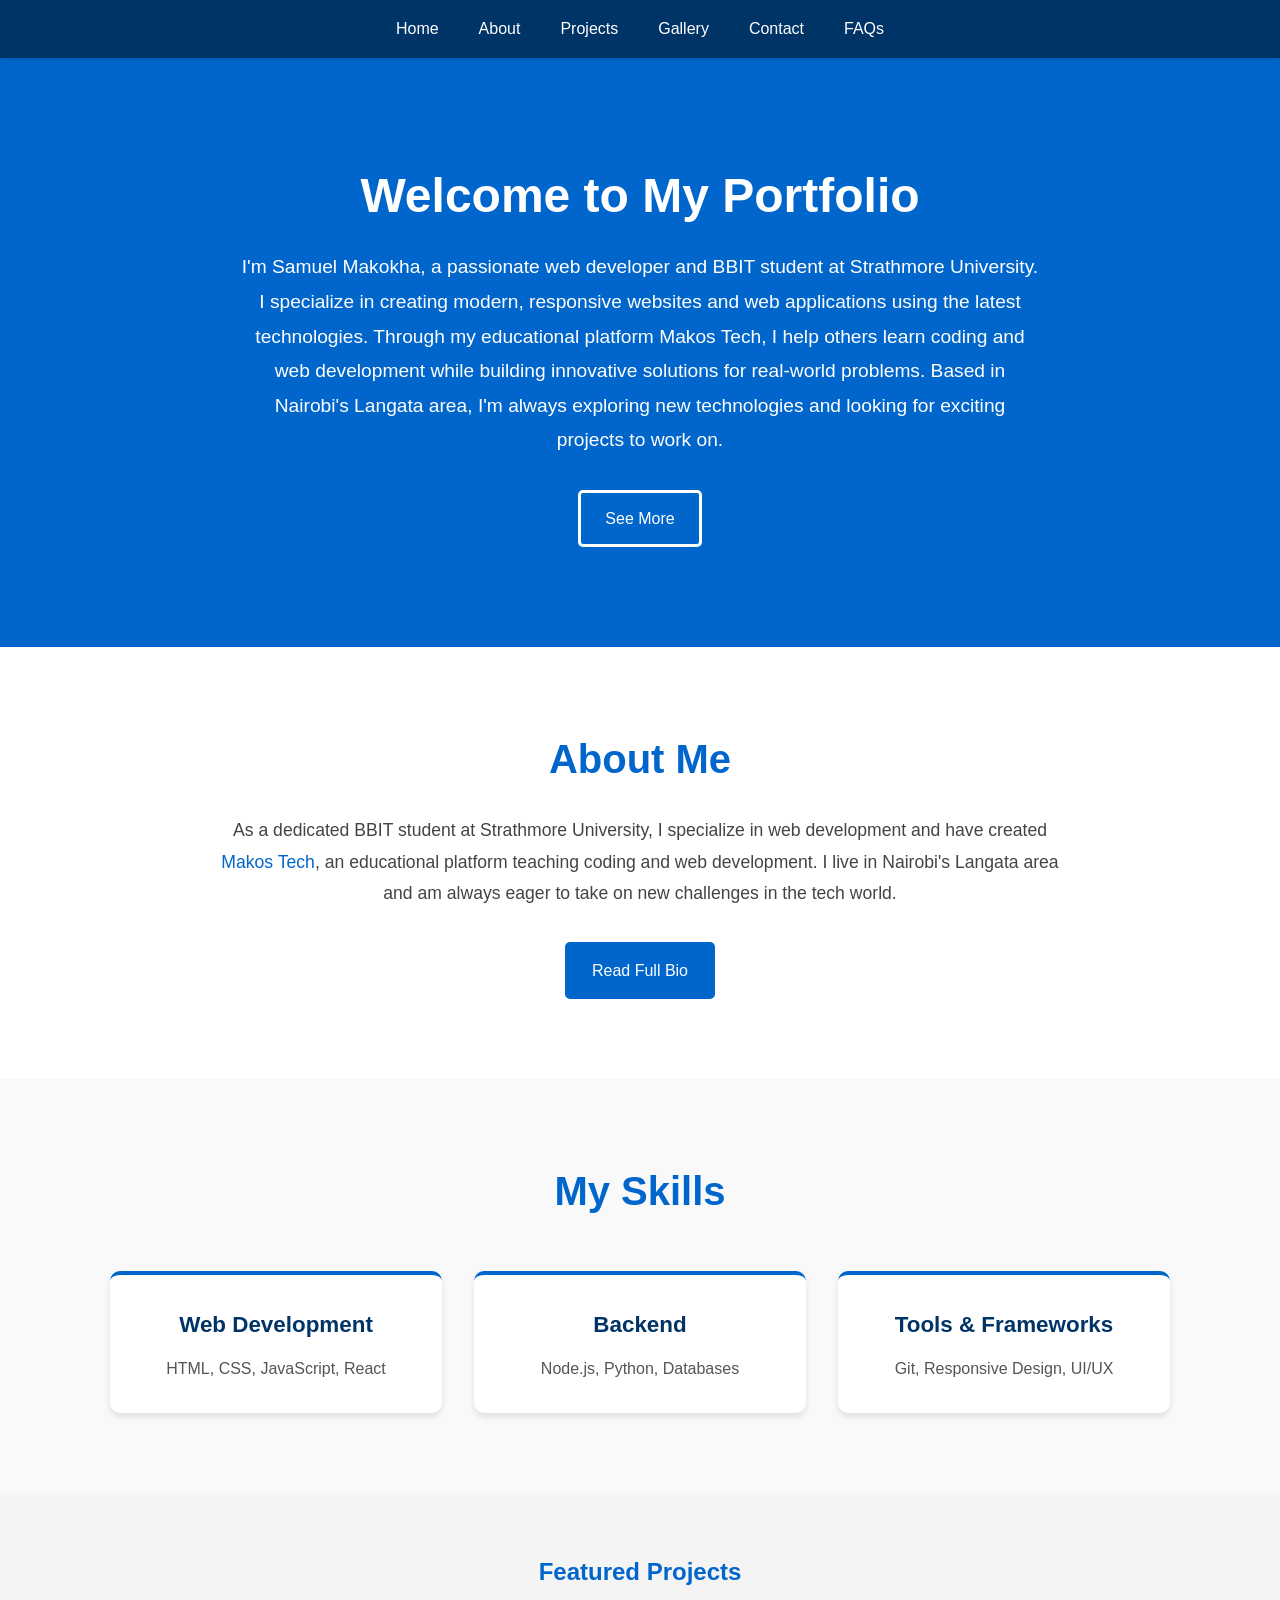
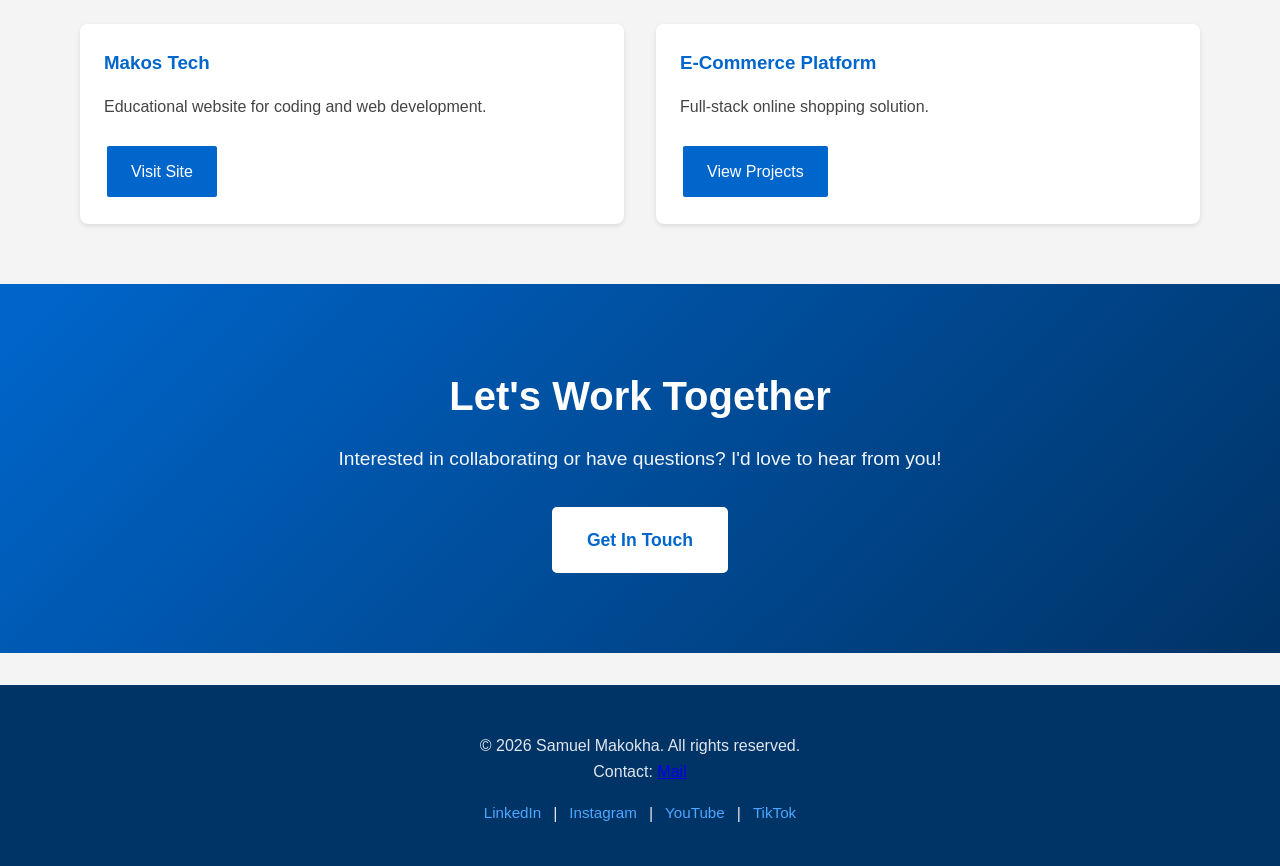
==== commit 7cd2e8e4: "footer styling" ====
--- a/index.html
+++ b/index.html
@@ -92,7 +92,7 @@
     <footer>
         <div class="footer-content">
             <p>&copy; 2026 Samuel Makokha. All rights reserved.</p>
-            <p>Contact: <a href="mailto:samuel.makokha757@gmail.com">samuel.makokha757@gmail.com</a></p>
+            <p>Contact: <a href="mailto:samuel.makokha757@gmail.com">Mail</a></p>
             <div class="social-links">
                 <a href="https://www.linkedin.com/in/samuel-makokha-2585b338b/" target="_blank">LinkedIn</a> |
                 <a href="https://www.instagram.com/makostech/" target="_blank">Instagram</a> |
--- a/style.css
+++ b/style.css
@@ -110,9 +110,15 @@
     color: #444;
     margin-bottom: 2rem;
 }
+.about-preview a {
+    text-decoration: none;
+    color: #0066cc;
+    font-weight: 10px;
+}
 
 .about-preview .btn {
     border-color: #0066cc;
+    color: white;
 }
 
 /* Call to Action Section */
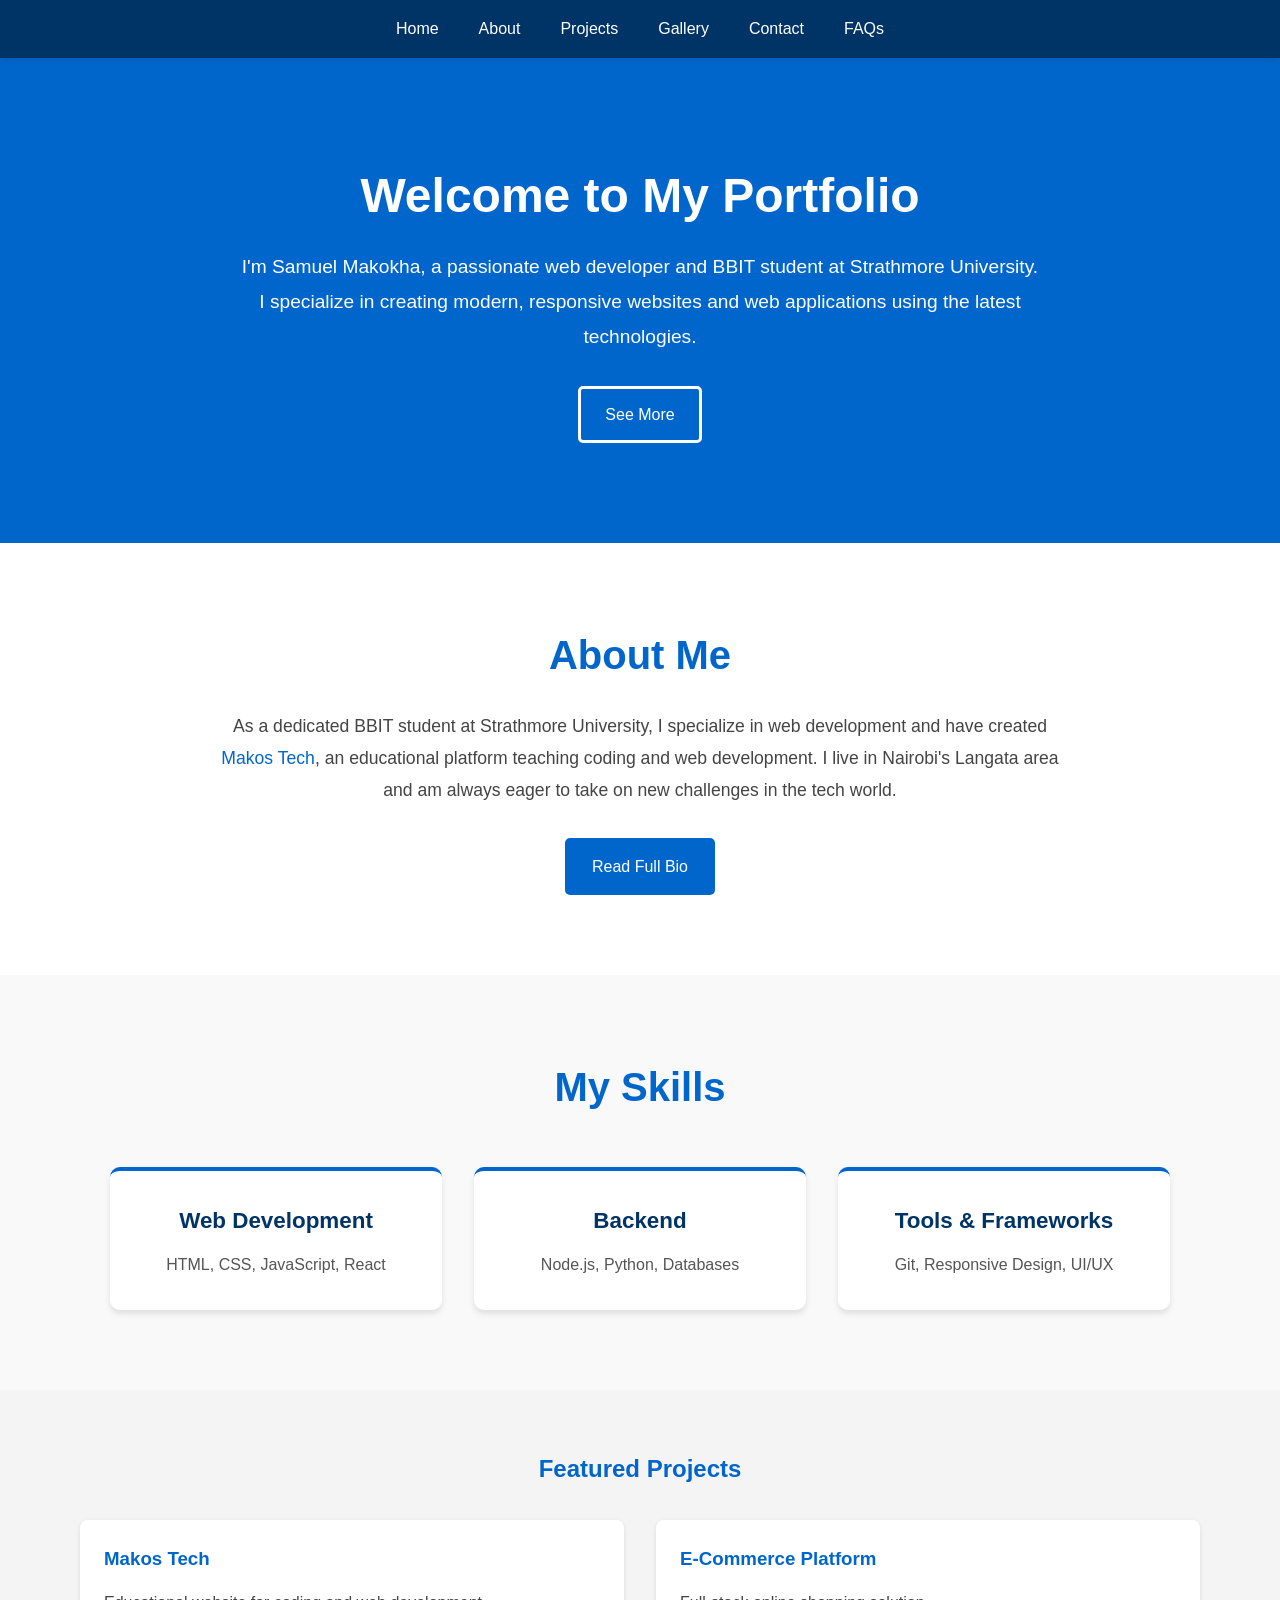
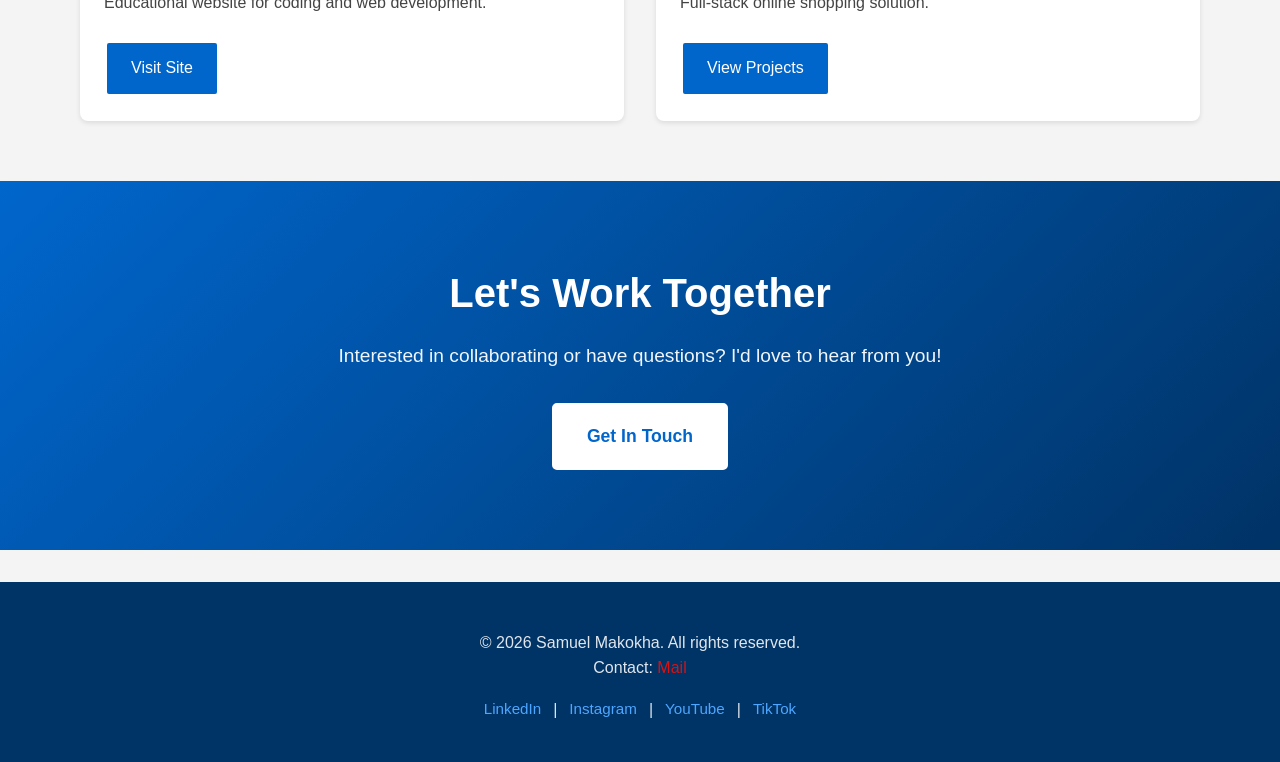
==== commit 281b49ab: "changes on bio" ====
--- a/index.html
+++ b/index.html
@@ -25,7 +25,7 @@
         <section class="hero">
             <div class="hero-content">
                 <h1>Welcome to My Portfolio</h1>
-                <p>I'm Samuel Makokha, a passionate web developer and BBIT student at Strathmore University. I specialize in creating modern, responsive websites and web applications using the latest technologies. Through my educational platform Makos Tech, I help others learn coding and web development while building innovative solutions for real-world problems. Based in Nairobi's Langata area, I'm always exploring new technologies and looking for exciting projects to work on.</p>
+                <p>I'm Samuel Makokha, a passionate web developer and BBIT student at Strathmore University. I specialize in creating modern, responsive websites and web applications using the latest technologies.</p>
                 <a href="about.html" class="btn">See More</a>
             </div>
         </section>
@@ -61,7 +61,6 @@
                 </div>
             </div>
         </section>
-
         <section class="projects-preview">
             <div class="container">
                 <h2>Featured Projects</h2>
--- a/style.css
+++ b/style.css
@@ -260,6 +260,16 @@
     padding: 3rem 2rem 1.5rem;
     margin-top: 2rem;
     text-align: center;
+}
+
+footer p a {
+    color: #d71212;
+    text-decoration: none;
+}
+
+footer p a:hover {
+    color: #ffffff;
+    text-decoration: none;
 }
 
 .footer-container {
@@ -357,11 +367,13 @@
 }
 
 .contact-info a {
-    color: #4da6ff;
+    color: #ffffff;
+    text-decoration: none;
 }
 
 .contact-info a:hover {
-    color: #80b3ff;
+    color: #ffffff;
+    text-decoration: none;
 }
 
 .footer-bottom {
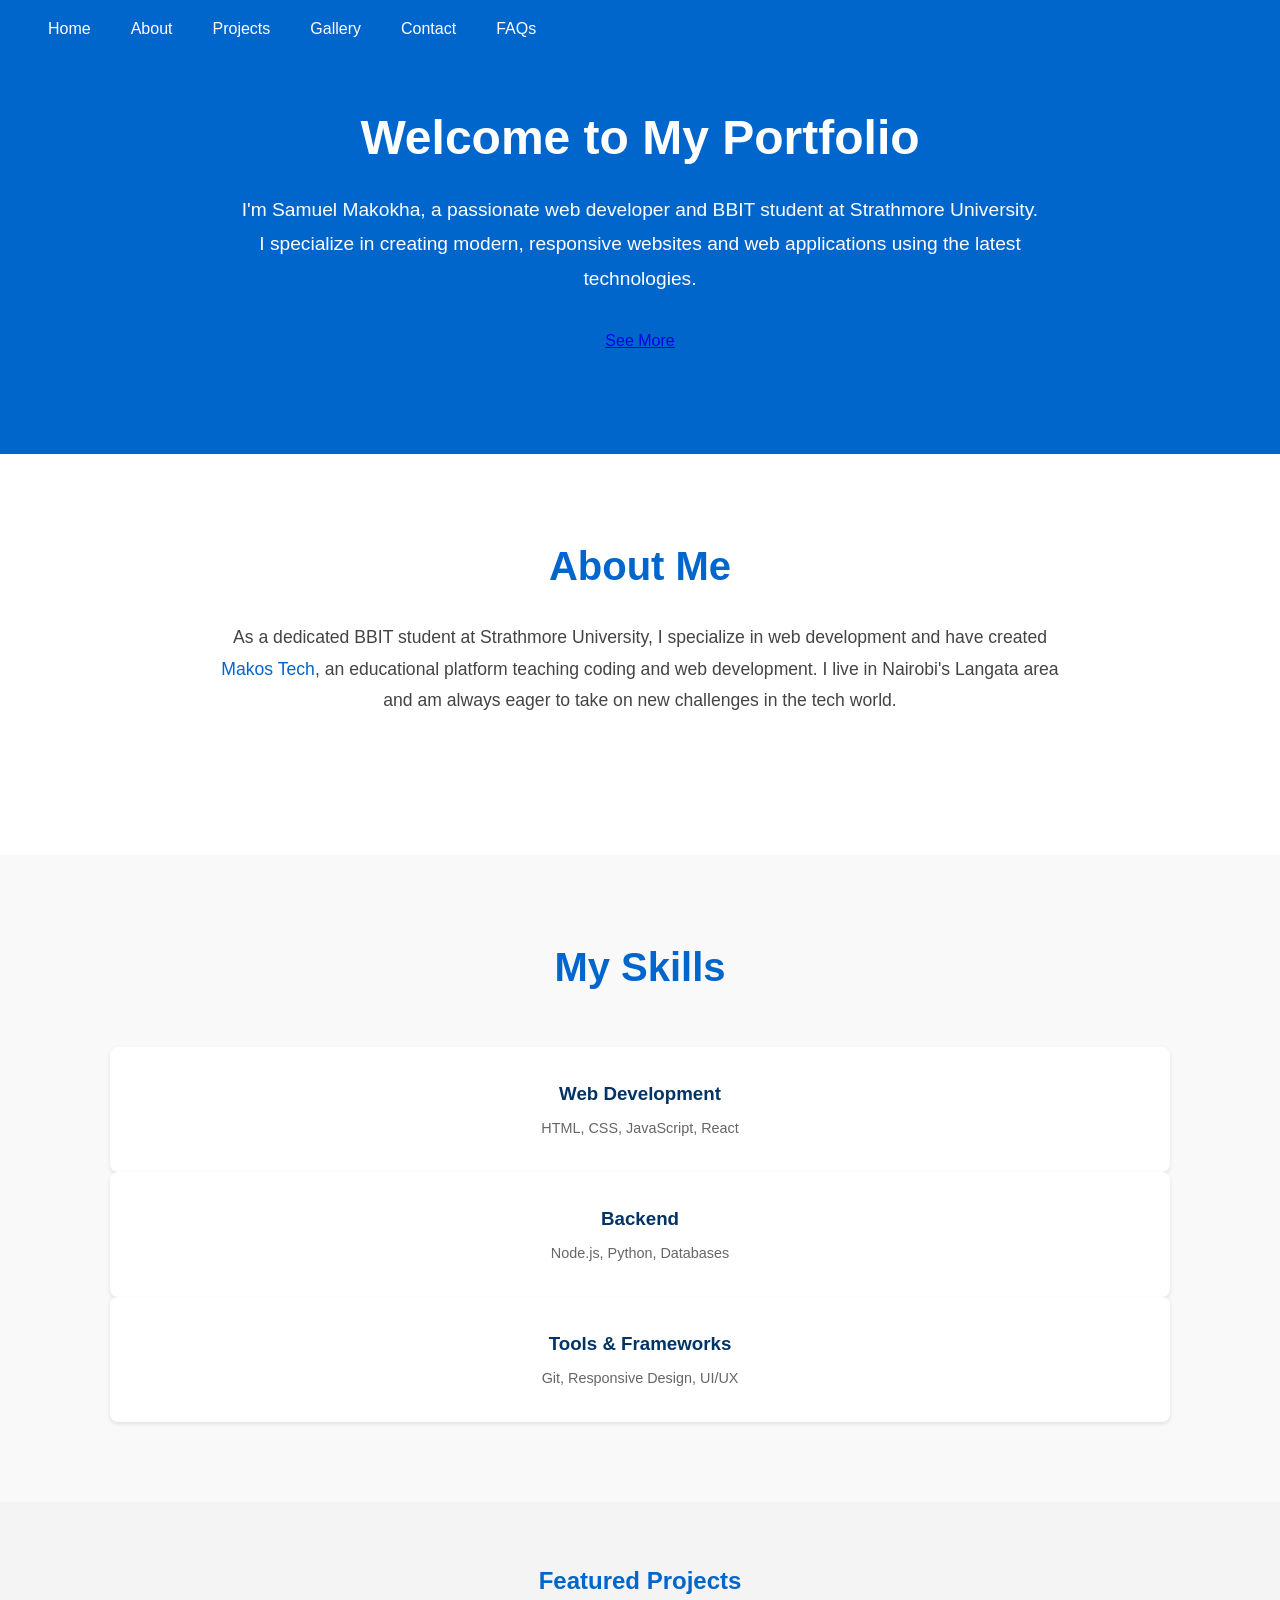
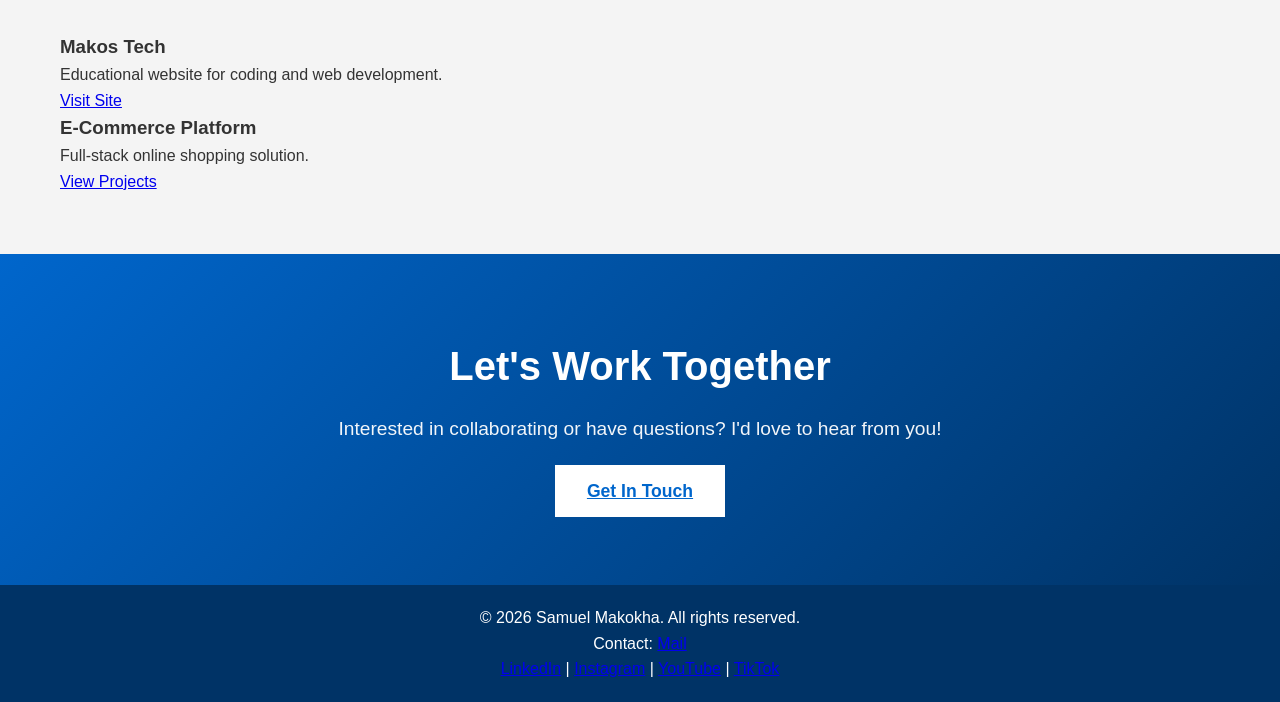
==== commit 907839e6: "css formating" ====
--- a/index.html
+++ b/index.html
@@ -1,106 +1,101 @@
 <!DOCTYPE html>
 <html lang="en">
-<head>
-    <meta charset="UTF-8">
-    <meta name="viewport" content="width=device-width, initial-scale=1.0">
-    <title>Samuel Makokha - Homepage</title>
-    <link href="style.css" rel="stylesheet"/>
-</head>
-<body>
-    <header>
-        <nav >
-                <ul class="nav-menu" id="nav-menu">
-                    <li class="nav-item"><a href="index.html" class="nav-link">Home</a></li>
-                    <li class="nav-item"><a href="about.html" class="nav-link">About</a></li>
-                    <li class="nav-item"><a href="project.html" class="nav-link">Projects</a></li>
-                    <li class="nav-item"><a href="gallery.html" class="nav-link">Gallery</a></li>
-                    <li class="nav-item"><a href="contact.html" class="nav-link">Contact</a></li>
-                    <li class="nav-item"><a href="faqs.html" class="nav-link">FAQs</a></li>
-                </ul>
+   <head>
+      <meta charset="UTF-8">
+      <meta name="viewport" content="width=device-width, initial-scale=1.0">
+      <title>Samuel Makokha - Homepage</title>
+      <link href="style.css" rel="stylesheet"/>
+   </head>
+   <body>
+      <header>
+         <nav >
+            <ul class="nav-menu" id="nav-menu">
+               <li class="nav-item"><a href="index.html" class="nav-link">Home</a></li>
+               <li class="nav-item"><a href="about.html" class="nav-link">About</a></li>
+               <li class="nav-item"><a href="project.html" class="nav-link">Projects</a></li>
+               <li class="nav-item"><a href="gallery.html" class="nav-link">Gallery</a></li>
+               <li class="nav-item"><a href="contact.html" class="nav-link">Contact</a></li>
+               <li class="nav-item"><a href="faqs.html" class="nav-link">FAQs</a></li>
+            </ul>
             </div>
-        </nav>
-    </header>
-
-    <main>
-        <section class="hero">
+         </nav>
+      </header>
+      <main>
+         <section class="hero">
             <div class="hero-content">
-                <h1>Welcome to My Portfolio</h1>
-                <p>I'm Samuel Makokha, a passionate web developer and BBIT student at Strathmore University. I specialize in creating modern, responsive websites and web applications using the latest technologies.</p>
-                <a href="about.html" class="btn">See More</a>
+               <h1>Welcome to My Portfolio</h1>
+               <p>I'm Samuel Makokha, a passionate web developer and BBIT student at Strathmore University. I specialize in creating modern, responsive websites and web applications using the latest technologies.</p>
+               <a href="about.html" class="btn">See More</a>
             </div>
-        </section>
-
-        <section class="about-preview">
+         </section>
+         <section class="about-preview">
             <div class="container">
-                <h2>About Me</h2>
-                <p>As a dedicated BBIT student at Strathmore University, I specialize in web development and 
-                    have created 
-                    <a href="https://makostech.me" target="_blank">Makos Tech</a>, 
-                    an educational platform teaching coding and web development. I live in Nairobi's 
-                    Langata area and am always eager to take on new challenges in the tech world.</p>
-                <a href="about.html" class="btn">Read Full Bio</a>
+               <h2>About Me</h2>
+               <p>As a dedicated BBIT student at Strathmore University, I specialize in web development and 
+                  have created 
+                  <a href="https://makostech.me" target="_blank">Makos Tech</a>, 
+                  an educational platform teaching coding and web development. I live in Nairobi's 
+                  Langata area and am always eager to take on new challenges in the tech world.
+               </p>
+               <a href="about.html" class="btn">Read Full Bio</a>
             </div>
-        </section>
-
-        <section class="skills-preview">
+         </section>
+         <section class="skills-preview">
             <div class="container">
-                <h2>My Skills</h2>
-                <div class="skills-grid">
-                    <div class="skill-item">
-                        <h3>Web Development</h3>
-                        <p>HTML, CSS, JavaScript, React</p>
-                    </div>
-                    <div class="skill-item">
-                        <h3>Backend</h3>
-                        <p>Node.js, Python, Databases</p>
-                    </div>
-                    <div class="skill-item">
-                        <h3>Tools & Frameworks</h3>
-                        <p>Git, Responsive Design, UI/UX</p>
-                    </div>
-                </div>
+               <h2>My Skills</h2>
+               <div class="skills-grid">
+                  <div class="skill-item">
+                     <h3>Web Development</h3>
+                     <p>HTML, CSS, JavaScript, React</p>
+                  </div>
+                  <div class="skill-item">
+                     <h3>Backend</h3>
+                     <p>Node.js, Python, Databases</p>
+                  </div>
+                  <div class="skill-item">
+                     <h3>Tools & Frameworks</h3>
+                     <p>Git, Responsive Design, UI/UX</p>
+                  </div>
+               </div>
             </div>
-        </section>
-        <section class="projects-preview">
+         </section>
+         <section class="projects-preview">
             <div class="container">
-                <h2>Featured Projects</h2>
-                <div class="project-grid">
-                    <div class="project-card">
-                        <h3>Makos Tech</h3>
-                        <p>Educational website for coding and web development.</p>
-                        <a href="https://makostech.me" target="_blank" class="btn">Visit Site</a>
-                    </div>
-                    <div class="project-card">
-                        <h3>E-Commerce Platform</h3>
-                        <p>Full-stack online shopping solution.</p>
-                        <a href="project.html" class="btn">View Projects</a>
-                    </div>
-                </div>
+               <h2>Featured Projects</h2>
+               <div class="project-grid">
+                  <div class="project-card">
+                     <h3>Makos Tech</h3>
+                     <p>Educational website for coding and web development.</p>
+                     <a href="https://makostech.me" target="_blank" class="btn">Visit Site</a>
+                  </div>
+                  <div class="project-card">
+                     <h3>E-Commerce Platform</h3>
+                     <p>Full-stack online shopping solution.</p>
+                     <a href="project.html" class="btn">View Projects</a>
+                  </div>
+               </div>
             </div>
-        </section>
-
-        <section class="cta">
+         </section>
+         <section class="cta">
             <div class="container">
-                <h2>Let's Work Together</h2>
-                <p>Interested in collaborating or have questions? I'd love to hear from you!</p>
-                <a href="contact.html" class="btn">Get In Touch</a>
+               <h2>Let's Work Together</h2>
+               <p>Interested in collaborating or have questions? I'd love to hear from you!</p>
+               <a href="contact.html" class="btn">Get In Touch</a>
             </div>
-        </section>
-    </main>
-
-    <footer>
-        <div class="footer-content">
+         </section>
+      </main>
+      <footer>
+         <div class="footer-content">
             <p>&copy; 2026 Samuel Makokha. All rights reserved.</p>
             <p>Contact: <a href="mailto:samuel.makokha757@gmail.com">Mail</a></p>
             <div class="social-links">
-                <a href="https://www.linkedin.com/in/samuel-makokha-2585b338b/" target="_blank">LinkedIn</a> |
-                <a href="https://www.instagram.com/makostech/" target="_blank">Instagram</a> |
-                <a href="https://www.youtube.com/@makostech-m6c" target="_blank">YouTube</a> |
-                <a href="https://www.tiktok.com/@makostech" target="_blank">TikTok</a>
+               <a href="https://www.linkedin.com/in/samuel-makokha-2585b338b/" target="_blank">LinkedIn</a> |
+               <a href="https://www.instagram.com/makostech/" target="_blank">Instagram</a> |
+               <a href="https://www.youtube.com/@makostech-m6c" target="_blank">YouTube</a> |
+               <a href="https://www.tiktok.com/@makostech" target="_blank">TikTok</a>
             </div>
-        </div>
-    </footer>
-
-    <script src="main.js"></script>
-</body>
-</html>
+         </div>
+      </footer>
+      <script src="main.js"></script>
+   </body>
+</html>
--- a/style.css
+++ b/style.css
@@ -1,879 +1,434 @@
-/* ===================================
-   GLOBAL & RESET STYLES
-   =================================== */
-
 * {
-    margin: 0;
-    padding: 0;
-    box-sizing: border-box;
+  margin: 0;
+  padding: 0;
+  box-sizing: border-box;
 }
 
 body {
-    font-family: Arial, sans-serif;
-    line-height: 1.6;
-    color: #333;
-    background-color: #f4f4f4;
+  font-family: Arial, sans-serif;
+  line-height: 1.6;
+  color: #333;
+  background-color: #f4f4f4;
 }
 
 .container {
-    max-width: 1200px;
-    margin: 0 auto;
-    padding: 0 20px;
-}
-
-/* ===================================
-   HEADER & NAVIGATION
-   =================================== */
+  max-width: 1200px;
+  margin: 0 auto;
+  padding: 0 20px;
+}
 
 header {
-    background-color: #003366;
-    box-shadow: 0 2px 5px rgba(0, 0, 0, 0.1);
-    position: sticky;
-    top: 0;
-    z-index: 1000;
+  background-color: #036;
+  box-shadow: 0 2px 5px rgba(0, 0, 0, 0.1);
+  position: sticky;
+  top: 0;
+  z-index: 1000;
 }
 
 nav {
-    display: flex;
-    justify-content: center;
-    align-items: center;
-    padding: 1rem 2rem;
+  display: flex;
+  justify-content: center;
+  align-items: center;
+  padding: 1rem 2rem;
+  float: left;
 }
 
 nav ul {
-    display: flex;
-    list-style: none;
-    gap: 0.5rem;
-    align-items: center;
+  display: flex;
+  list-style: none;
+  gap: 0.5rem;
+  align-items: center;
 }
 
 nav ul li a {
-    color: white;
-    text-decoration: none;
-    padding: 0.5rem 1rem;
-    transition: background-color 0.3s;
+  color: white;
+  text-decoration: none;
+  padding: 0.5rem 1rem;
+  transition: background-color 0.3s;
 }
 
 nav ul li a:hover {
-    background-color: white;
-    color: #0066cc;
-}
-
-/* ===================================
-   HOMEPAGE SECTIONS
-   =================================== */
-
-/* Hero Section */
+  background-color: white;
+  color: #06c;
+}
+
 .hero {
-    background: #0066cc;
-    color: white;
-    text-align: center;
-    padding: 100px 20px;
+  background: #06c;
+  color: white;
+  text-align: center;
+  padding: 100px 20px;
+  align-items: center;
 }
 
 .hero-content {
-    max-width: 800px;
-    margin: 0 auto;
+  max-width: 800px;
+  margin: 0 auto;
 }
 
 .hero h1 {
-    font-size: 3rem;
-    margin-bottom: 1rem;
+  font-size: 3rem;
+  margin-bottom: 1rem;
 }
 
 .hero p {
-    font-size: 1.2rem;
-    margin-bottom: 2rem;
-    line-height: 1.8;
-}
-
-/* About Preview Section */
+  font-size: 1.2rem;
+  margin-bottom: 2rem;
+  line-height: 1.8;
+}
+
 .about-preview {
-    background-color: white;
-    padding: 80px 20px;
+  background-color: white;
+  padding: 80px 20px;
 }
 
 .about-preview .container {
-    max-width: 900px;
-    text-align: center;
+  max-width: 900px;
+  text-align: center;
 }
 
 .about-preview h2 {
-    color: #0066cc;
-    margin-bottom: 1.5rem;
-    font-size: 2.5rem;
+  color: #06c;
+  margin-bottom: 1.5rem;
+  font-size: 2.5rem;
 }
 
 .about-preview p {
-    font-size: 1.1rem;
-    line-height: 1.8;
-    color: #444;
-    margin-bottom: 2rem;
-}
+  font-size: 1.1rem;
+  line-height: 1.8;
+  color: #444;
+  margin-bottom: 2rem;
+}
+
 .about-preview a {
-    text-decoration: none;
-    color: #0066cc;
-    font-weight: 10px;
+  text-decoration: none;
+  color: #06c;
+  font-weight: 10px;
 }
 
 .about-preview .btn {
-    border-color: #0066cc;
-    color: white;
-}
-
-/* Call to Action Section */
+  border-color: #06c;
+  color: white;
+}
+
 .cta {
-    background: linear-gradient(135deg, #0066cc 0%, #003366 100%);
-    color: white;
-    padding: 80px 20px;
-    text-align: center;
+  background: linear-gradient(135deg, #06c 0, #036 100%);
+  color: white;
+  padding: 80px 20px;
+  text-align: center;
 }
 
 .cta .container {
-    max-width: 700px;
-    margin: 0 auto;
+  max-width: 700px;
+  margin: 0 auto;
 }
 
 .cta h2 {
-    color: white;
-    font-size: 2.5rem;
-    margin-bottom: 1rem;
+  color: white;
+  font-size: 2.5rem;
+  margin-bottom: 1rem;
 }
 
 .cta p {
-    font-size: 1.2rem;
-    margin-bottom: 2rem;
-    opacity: 0.95;
-    line-height: 1.6;
+  font-size: 1.2rem;
+  margin-bottom: 2rem;
+  opacity: 0.95;
+  line-height: 1.6;
 }
 
 .cta .btn {
-    background-color: white;
-    color: #0066cc;
-    border-color: white;
-    font-weight: bold;
-    padding: 1rem 2rem;
-    font-size: 1.1rem;
+  background-color: white;
+  color: #06c;
+  border-color: white;
+  font-weight: bold;
+  padding: 1rem 2rem;
+  font-size: 1.1rem;
 }
 
 .cta .btn:hover {
-    background-color: #f0f0f0;
-    transform: translateY(-2px);
-    box-shadow: 0 4px 8px rgba(0, 0, 0, 0.2);
-}
-
-/* Homepage Common Styles */
+  background-color: #f0f0f0;
+  transform: translateY(-2px);
+  box-shadow: 0 4px 8px rgba(0, 0, 0, 0.2);
+}
+
 main {
-    min-height: calc(100vh - 140px);
+  min-height: calc(100vh - 140px);
 }
 
 section {
-    padding: 60px 0;
+  padding: 60px 0;
 }
 
 section h2 {
-    text-align: center;
-    color: #0066cc;
-    margin-bottom: 2rem;
-}
-
-/* ===================================
-   SKILLS SECTION (Homepage)
-   =================================== */
+  text-align: center;
+  color: #06c;
+  margin-bottom: 2rem;
+}
 
 .skills-preview {
-    background-color: #f9f9f9;
-    padding: 80px 20px;
+  background-color: #f9f9f9;
+  padding: 80px 20px;
 }
 
 .skills-preview .container {
-    max-width: 1100px;
-    margin: 0 auto;
+  max-width: 1100px;
+  margin: 0 auto;
 }
 
 .skills-preview h2 {
-    color: #0066cc;
-    font-size: 2.5rem;
-    margin-bottom: 3rem;
-}
-
-.skills-grid {
-    display: grid;
-    grid-template-columns: repeat(auto-fit, minmax(280px, 1fr));
-    gap: 2rem;
+  color: #06c;
+  font-size: 2.5rem;
+  margin-bottom: 3rem;
+}
+
+.skills {
+  display: grid;
+  grid-template-columns: repeat(4, 1fr);
+  gap: 2rem;
 }
 
 .skill-item {
-    background-color: white;
-    padding: 2rem;
-    border-radius: 10px;
-    box-shadow: 0 4px 6px rgba(0, 0, 0, 0.1);
-    transition: transform 0.3s ease, box-shadow 0.3s ease;
-    text-align: center;
-    border-top: 4px solid #0066cc;
+  background: white;
+  padding: 2rem;
+  border-radius: 8px;
+  text-align: center;
+  box-shadow: 0 2px 4px rgba(0, 0, 0, 0.1);
+  transition: transform 0.3s ease, box-shadow 0.3s ease;
 }
 
 .skill-item:hover {
-    transform: translateY(-5px);
-    box-shadow: 0 8px 15px rgba(0, 0, 0, 0.15);
+  transform: translateY(-5px);
+  box-shadow: 0 4px 12px rgba(0, 0, 0, 0.15);
+}
+
+.skill-item i {
+  font-size: 3rem;
+  color: #06c;
+  margin-bottom: 1rem;
 }
 
 .skill-item h3 {
-    color: #003366;
-    font-size: 1.4rem;
-    margin-bottom: 0.8rem;
+  color: #036;
+  margin-bottom: 0.5rem;
 }
 
 .skill-item p {
-    color: #555;
-    font-size: 1rem;
-    line-height: 1.6;
-}
-
-/* ===================================
-   BUTTONS (Global)
-   =================================== */
-
-.btn {
-    display: inline-block;
-    background-color: #0066cc;
-    color: white;
-    padding: 0.8rem 1.5rem;
-    text-decoration: none;
-    border-radius: 5px;
-    transition: background-color 0.3s;
-    border: 3px solid white;
-    cursor: pointer;
-}
-
-.btn:hover {
-    background-color: #004499;
-}
-
-/* ===================================
-   FOOTER
-   =================================== */
+  color: #666;
+  font-size: 0.9rem;
+}
+
+.portfolio-preview {
+  background-color: white;
+  padding: 80px 20px;
+}
+
+.portfolio-preview .container {
+  max-width: 1100px;
+  margin: 0 auto;
+}
+
+.portfolio-preview h2 {
+  color: #06c;
+  font-size: 2.5rem;
+  margin-bottom: 3rem;
+}
+
+.portfolio-grid {
+  display: grid;
+  grid-template-columns: repeat(3, 1fr);
+  gap: 2rem;
+}
+
+.portfolio-item {
+  background: white;
+  border-radius: 8px;
+  overflow: hidden;
+  box-shadow: 0 2px 4px rgba(0, 0, 0, 0.1);
+  transition: transform 0.3s ease, box-shadow 0.3s ease;
+}
+
+.portfolio-item:hover {
+  transform: translateY(-5px);
+  box-shadow: 0 4px 12px rgba(0, 0, 0, 0.15);
+}
+
+.portfolio-item img {
+  width: 100%;
+  height: 200px;
+  object-fit: cover;
+}
+
+.portfolio-item .portfolio-info {
+  padding: 1.5rem;
+}
+
+.portfolio-item .portfolio-info h3 {
+  color: #036;
+  margin-bottom: 0.5rem;
+}
+
+.portfolio-item .portfolio-info p {
+  color: #666;
+  font-size: 0.9rem;
+  margin-bottom: 1rem;
+}
+
+.portfolio-item .portfolio-info .tags {
+  display: flex;
+  flex-wrap: wrap;
+  gap: 0.5rem;
+}
+
+.portfolio-item .portfolio-info .tags span {
+  background: #e9f2ff;
+  color: #036;
+  padding: 0.25rem 0.5rem;
+  border-radius: 4px;
+  font-size: 0.8rem;
+}
+
+.testimonials {
+  background-color: #f9f9f9;
+  padding: 80px 20px;
+}
+
+.testimonials .container {
+  max-width: 1000px;
+  margin: 0 auto;
+}
+
+.testimonials h2 {
+  color: #06c;
+  font-size: 2.5rem;
+  margin-bottom: 3rem;
+}
+
+.testimonial-slider {
+  position: relative;
+  overflow: hidden;
+}
+
+.testimonial-track {
+  display: flex;
+  transition: transform 0.5s ease;
+}
+
+.testimonial-slide {
+  min-width: 100%;
+  background: white;
+  padding: 2rem;
+  border-radius: 8px;
+  box-shadow: 0 2px 4px rgba(0, 0, 0, 0.1);
+  text-align: center;
+}
+
+.testimonial-slide .quote {
+  font-size: 1.2rem;
+  line-height: 1.8;
+  color: #444;
+  margin-bottom: 1.5rem;
+  font-style: italic;
+}
+
+.testimonial-slide .client-info {
+  display: flex;
+  flex-direction: column;
+  align-items: center;
+}
+
+.testimonial-slide .client-info img {
+  width: 80px;
+  height: 80px;
+  border-radius: 50%;
+  object-fit: cover;
+  margin-bottom: 1rem;
+}
+
+.testimonial-slide .client-info h4 {
+  color: #036;
+  margin-bottom: 0.25rem;
+}
+
+.testimonial-slide .client-info p {
+  color: #666;
+  font-size: 0.9rem;
+}
+
+.testimonial-dots {
+  display: flex;
+  justify-content: center;
+  gap: 0.5rem;
+  margin-top: 2rem;
+}
+
+.testimonial-dots button {
+  width: 12px;
+  height: 12px;
+  border-radius: 50%;
+  border: none;
+  background: #ccc;
+  cursor: pointer;
+  transition: background 0.3s;
+}
+
+.testimonial-dots button:hover,
+.testimonial-dots button.active {
+  background: #06c;
+}
+
+contact {
+  background-color: #f9f9f9;
+  padding: 80px 20px;
+}
+
+.contact .container {
+  max-width: 1000px;
+  margin: 0 auto;
+}
+
+.contact h2 {
+  color: #06c;
+  font-size: 2.5rem;
+  margin-bottom: 1rem;
+  text-align: center;
+}
+
+.contact .contact-info {
+  display: grid;
+  grid-template-columns: repeat(3, 1fr);
+  gap: 2rem;
+  margin-top: 3rem;
+}
+
+.contact .contact-info .info-item {
+  text-align: center;
+  padding: 1.5rem;
+  background: white;
+  border-radius: 8px;
+  box-shadow: 0 2px 4px rgba(0, 0, 0, 0.1);
+}
+
+.contact .contact-info .info-item i {
+  font-size: 2rem;
+  color: #06c;
+  margin-bottom: 1rem;
+}
+
+.contact .contact-info .info-item h3 {
+  color: #036;
+  margin-bottom: 0.5rem;
+}
+
+.contact .contact-info .info-item p {
+  color: #666;
+}
 
 footer {
-    background: #003366;
-    color: #e0e6ed;
-    padding: 3rem 2rem 1.5rem;
-    margin-top: 2rem;
-    text-align: center;
-}
-
-footer p a {
-    color: #d71212;
-    text-decoration: none;
-}
-
-footer p a:hover {
-    color: #ffffff;
-    text-decoration: none;
-}
-
-.footer-container {
-    max-width: 1100px;
-    margin: 0 auto;
-    display: grid;
-    grid-template-columns: 1.5fr 1fr 1fr 1fr;
-    gap: 2.5rem;
-    align-items: start;
-}
-
-.footer-section {
-    text-align: center;
-}
-
-.footer-section h3 {
-    color: #4da6ff;
-    margin-bottom: 1rem;
-    font-size: 1.1rem;
-    text-transform: uppercase;
-    letter-spacing: 1.5px;
-    font-weight: 600;
-}
-
-.footer-section p {
-    color: #b8c5d6;
-    line-height: 1.7;
-    margin-bottom: 0.75rem;
-    font-size: 0.95rem;
-}
-
-.footer-section .location {
-    display: flex;
-    align-items: center;
-    justify-content: center;
-    gap: 0.5rem;
-    font-size: 1rem;
-    color: #b8c5d6;
-}
-
-.footer-section .icon {
-    font-size: 1.1rem;
-}
-
-.footer-links {
-    list-style: none;
-    padding: 0;
-    margin: 0;
-    display: flex;
-    flex-direction: column;
-    align-items: center;
-}
-
-.footer-links li {
-    margin-bottom: 0.6rem;
-}
-
-.footer-links a {
-    color: #b8c5d6;
-    text-decoration: none;
-    transition: color 0.2s ease;
-    font-size: 0.95rem;
-}
-
-.footer-links a:hover {
-    color: #4da6ff;
-}
-
-.social-links {
-    display: flex;
-    flex-wrap: wrap;
-    justify-content: center;
-    gap: 0.75rem;
-    margin: 1rem 0;
-}
-
-.social-links a {
-    color: #4da6ff;
-    text-decoration: none;
-    font-size: 0.95rem;
-    transition: color 0.2s ease;
-}
-
-.social-links a:hover {
-    color: #80b3ff;
-}
-
-.contact-info {
-    display: flex;
-    align-items: center;
-    justify-content: center;
-    gap: 0.5rem;
-    margin-top: 0.5rem;
-    font-size: 0.95rem;
-}
-
-.contact-info a {
-    color: #ffffff;
-    text-decoration: none;
-}
-
-.contact-info a:hover {
-    color: #ffffff;
-    text-decoration: none;
-}
-
-.footer-bottom {
-    grid-column: 1 / -1;
-    text-align: center;
-    padding-top: 1.5rem;
-    margin-top: 2rem;
-    border-top: 1px solid rgba(255, 255, 255, 0.1);
-}
-
-.footer-bottom p {
-    color: #7a8ca5;
-    font-size: 0.85rem;
-    margin: 0.3rem 0;
-}
-
-.footer-container {
-    max-width: 1200px;
-    margin: 0 auto;
-    display: grid;
-    grid-template-columns: 2fr 1fr 1fr 1fr;
-    gap: 3rem;
-}
-
-.footer-section h3 {
-    color: #4da6ff;
-    margin-bottom: 1rem;
-    font-size: 1.1rem;
-    text-transform: uppercase;
-    letter-spacing: 1.5px;
-    font-weight: 600;
-}
-
-.footer-section p {
-    color: #b8c5d6;
-    line-height: 1.7;
-    margin-bottom: 0.75rem;
-    font-size: 0.95rem;
-}
-
-.footer-section .location {
-    display: flex;
-    align-items: center;
-    gap: 0.5rem;
-    font-size: 1rem;
-    color: #b8c5d6;
-}
-
-.footer-section .icon {
-    font-size: 1.1rem;
-}
-
-.footer-links {
-    list-style: none;
-    padding: 0;
-    margin: 0;
-}
-
-.footer-links li {
-    margin-bottom: 0.6rem;
-}
-
-.footer-links a {
-    color: #b8c5d6;
-    text-decoration: none;
-    transition: color 0.2s ease;
-    font-size: 0.95rem;
-}
-
-.footer-links a:hover {
-    color: #4da6ff;
-}
-
-.social-links {
-    display: flex;
-    flex-wrap: wrap;
-    gap: 0.75rem;
-    margin: 1rem 0;
-}
-
-.social-links a {
-    color: #4da6ff;
-    text-decoration: none;
-    font-size: 0.95rem;
-    transition: color 0.2s ease;
-}
-
-.social-links a:hover {
-    color: #80b3ff;
-}
-
-.contact-info {
-    display: flex;
-    align-items: center;
-    gap: 0.5rem;
-    margin-top: 0.5rem;
-    font-size: 0.95rem;
-}
-
-.contact-info a {
-    color: #4da6ff;
-}
-
-.contact-info a:hover {
-    color: #80b3ff;
-}
-
-.footer-bottom {
-    grid-column: 1 / -1;
-    text-align: center;
-    padding-top: 1.5rem;
-    margin-top: 2rem;
-    border-top: 1px solid rgba(255, 255, 255, 0.1);
-}
-
-.footer-bottom p {
-    color: #7a8ca5;
-    font-size: 0.85rem;
-    margin: 0.3rem 0;
-}
-
-/* ===================================
-   ABOUT PAGE
-   =================================== */
-
-#about .container {
-    max-width: 900px;
-    margin: 0 auto;
-    padding: 60px 20px;
-}
-
-#about h1 {
-    color: #0066cc;
-    font-size: 2.8rem;
-    margin-bottom: 1.5rem;
-    text-align: center;
-}
-
-#about h2 {
-    color: #0066cc;
-    font-size: 2rem;
-    margin-top: 2.5rem;
-    margin-bottom: 1rem;
-}
-
-#about p {
-    text-align: justify;
-    line-height: 1.8;
-    font-size: 1.1rem;
-    color: #444;
-    margin-bottom: 1.5rem;
-    text-justify: inter-word;
-}
-
-#about ul {
-    list-style: none;
-    padding: 0;
-    margin: 1.5rem 0;
-}
-
-#about ul li {
-    position: relative;
-    padding-left: 25px;
-    margin-bottom: 0.8rem;
-    line-height: 1.6;
-    color: #444;
-}
-
-#about ul li::before {
-    content: "▸";
-    position: absolute;
-    left: 0;
-    color: #0066cc;
-    font-size: 1.2rem;
-    font-weight: bold;
-}
-
-#about a {
-    color: #0066cc;
-    text-decoration: none;
-    transition: color 0.3s;
-}
-
-#about a:hover {
-    color: #004499;
-    text-decoration: underline;
-}
-
-/* ===================================
-   PROJECTS PAGE
-   =================================== */
-
-.project-grid {
-    display: grid;
-    grid-template-columns: repeat(auto-fit, minmax(300px, 1fr));
-    gap: 2rem;
-    max-width: 1200px;
-    margin: 0 auto;
-    padding: 0 20px;
-}
-
-.project-grid > div {
-    background-color: white;
-    padding: 1.5rem;
-    border-radius: 8px;
-    box-shadow: 0 2px 5px rgba(0, 0, 0, 0.1);
-    transition: transform 0.3s;
-}
-
-.project-grid > div:hover {
-    transform: translateY(-5px);
-}
-
-.project-grid > div h3 {
-    color: #0066cc;
-    margin-bottom: 1rem;
-}
-
-.project-grid > div p {
-    color: #444;
-    line-height: 1.6;
-    margin-bottom: 1.5rem;
-}
-
-/* ===================================
-   GALLERY PAGE
-   =================================== */
-
-.gallery-grid {
-    display: grid;
-    grid-template-columns: repeat(auto-fit, minmax(250px, 1fr));
-    gap: 1rem;
-    max-width: 1200px;
-    margin: 0 auto;
-    padding: 0 20px;
-}
-
-.gallery-grid > div {
-    text-align: center;
-}
-
-.gallery-grid > div img {
-    width: 100%;
-    height: 200px;
-    object-fit: cover;
-    border-radius: 8px;
-    box-shadow: 0 2px 5px rgba(0, 0, 0, 0.1);
-}
-
-.gallery-grid > div p {
-    margin-top: 0.5rem;
-    color: #0066cc;
-}
-
-/* ===================================
-   FAQs PAGE
-   =================================== */
-
-.faq-list {
-    max-width: 800px;
-    margin: 0 auto;
-    padding: 0 20px;
-}
-
-.faq-list > div {
-    margin-bottom: 1.5rem;
-    padding: 1.5rem;
-    background-color: white;
-    border-radius: 8px;
-    box-shadow: 0 2px 5px rgba(0, 0, 0, 0.1);
-    border-left: 4px solid #0066cc;
-}
-
-.faq-list > div h3 {
-    color: #0066cc;
-    margin-bottom: 0.8rem;
-    font-size: 1.2rem;
-}
-
-.faq-list > div p {
-    color: #444;
-    line-height: 1.7;
-}
-
-/* ===================================
-   CONTACT PAGE
-   =================================== */
-
-.contact-info {
-    display: flex;
-    justify-content: space-around;
-    margin-bottom: 2rem;
-    flex-wrap: wrap;
-    max-width: 1200px;
-    margin-left: auto;
-    margin-right: auto;
-    padding: 0 20px;
-}
-
-.contact-info > div {
-    text-align: center;
-    margin: 1rem;
-}
-
-.contact-info > div h3 {
-    color: #0066cc;
-    margin-bottom: 0.5rem;
-}
-
-.contact-form {
-    max-width: 600px;
-    margin: 0 auto;
-    padding: 0 20px;
-}
-
-.form-group {
-    margin-bottom: 1rem;
-}
-
-.form-group label {
-    display: block;
-    margin-bottom: 0.5rem;
-    color: #0066cc;
-    font-weight: bold;
-}
-
-.form-group input,
-.form-group textarea {
-    width: 100%;
-    padding: 0.8rem;
-    border: 2px solid #003366;
-    border-radius: 4px;
-    background-color: #f0f8ff;
-    font-family: inherit;
-    font-size: 1rem;
-}
-
-.form-group textarea {
-    resize: vertical;
-    min-height: 150px;
-}
-
-/* ===================================
-   RESPONSIVE STYLES (Single Global)
-   =================================== */
-
-@media (max-width: 768px) {
-    /* Navigation */
-    nav {
-        flex-wrap: wrap;
-    }
-
-    nav ul {
-        gap: 0.3rem;
-        flex-wrap: wrap;
-        justify-content: center;
-    }
-
-    nav ul li a {
-        padding: 0.4rem 0.6rem;
-        font-size: 0.9rem;
-    }
-
-    /* Homepage */
-    .hero {
-        padding: 50px 20px;
-    }
-
-    .hero h1 {
-        font-size: 1.8rem;
-    }
-
-    .hero p {
-        font-size: 1rem;
-    }
-
-    .about-preview {
-        padding: 60px 20px;
-    }
-
-    .about-preview h2 {
-        font-size: 2rem;
-    }
-
-    .about-preview p {
-        font-size: 1rem;
-    }
-
-    .skills-preview h2 {
-        font-size: 2rem;
-        margin-bottom: 2rem;
-    }
-
-    .skills-grid {
-        gap: 1.5rem;
-    }
-
-    .skill-item {
-        padding: 1.5rem;
-    }
-
-    .skill-item h3 {
-        font-size: 1.2rem;
-    }
-
-    .cta {
-        padding: 60px 20px;
-    }
-
-    .cta h2 {
-        font-size: 2rem;
-    }
-
-    .cta p {
-        font-size: 1rem;
-    }
-
-    /* General sections */
-    section {
-        padding: 40px 0;
-    }
-
-    /* About Page */
-    #about .container {
-        padding: 40px 15px;
-    }
-
-    #about h1 {
-        font-size: 2.2rem;
-    }
-
-    #about h2 {
-        font-size: 1.6rem;
-    }
-
-    #about p,
-    #about ul li {
-        font-size: 1rem;
-    }
-
-    #about p {
-        text-align: left;
-    }
-
-    #about ul li {
-        padding-left: 20px;
-    }
-
-    #about ul li::before {
-        font-size: 1rem;
-    }
-
-    /* Footer */
-    .footer-container {
-        grid-template-columns: 1fr;
-        gap: 1.5rem;
-        text-align: center;
-    }
-
-    .footer-section .location {
-        justify-content: center;
-    }
-
-    .social-links {
-        justify-content: center;
-    }
-
-    .contact-info {
-        justify-content: center;
-    }
-
-    .footer-links {
-        display: flex;
-        flex-direction: column;
-        align-items: center;
-    }
-}
-
-/* Extra small adjustments */
-@media (max-width: 480px) {
-    .hero h1 {
-        font-size: 1.5rem;
-    }
-
-    .hero p {
-        font-size: 0.95rem;
-    }
-
-    .about-preview h2,
-    .cta h2,
-    .skills-preview h2 {
-        font-size: 1.8rem;
-    }
-
-    #about h1 {
-        font-size: 1.8rem;
-    }
-
-    .btn {
-        padding: 0.7rem 1.2rem;
-        font-size: 0.95rem;
-    }
-}
+  background-color: #036;
+  color: white;
+  padding: 20px;
+  text-align: center;
+}
+
+footer p {
+  margin: 0;
+}
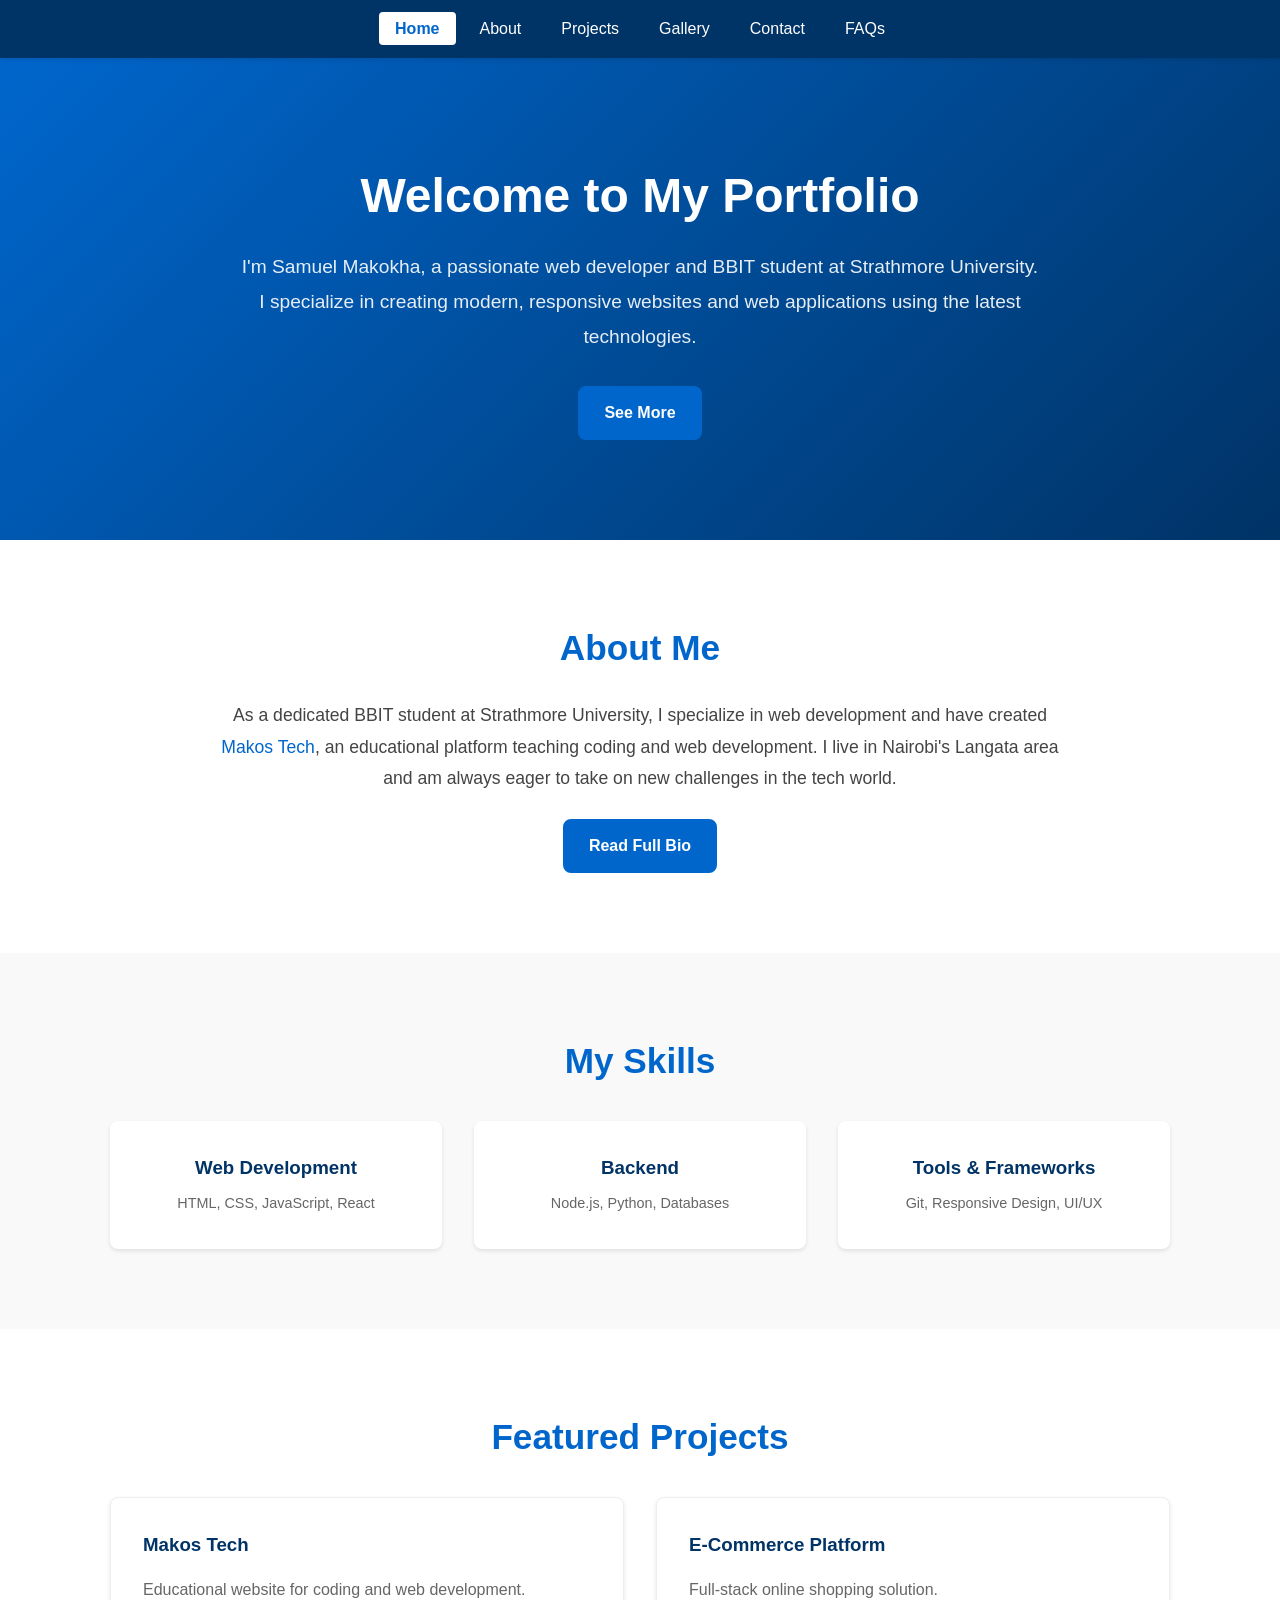
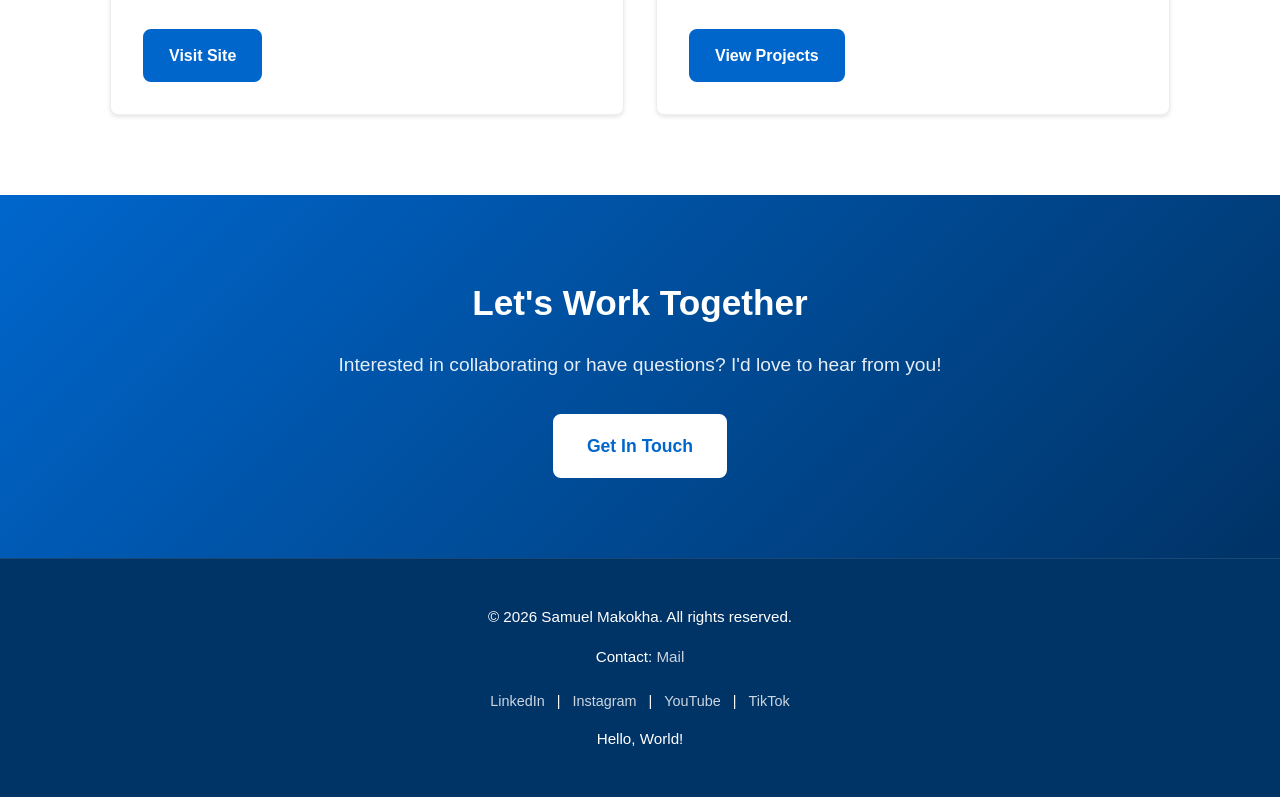
==== commit 978593b1: "javascript" ====
--- a/index.html
+++ b/index.html
@@ -10,14 +10,13 @@
       <header>
          <nav >
             <ul class="nav-menu" id="nav-menu">
-               <li class="nav-item"><a href="index.html" class="nav-link">Home</a></li>
+               <li class="nav-item"><a href="index.html" class="nav-link active">Home</a></li>
                <li class="nav-item"><a href="about.html" class="nav-link">About</a></li>
                <li class="nav-item"><a href="project.html" class="nav-link">Projects</a></li>
                <li class="nav-item"><a href="gallery.html" class="nav-link">Gallery</a></li>
                <li class="nav-item"><a href="contact.html" class="nav-link">Contact</a></li>
                <li class="nav-item"><a href="faqs.html" class="nav-link">FAQs</a></li>
             </ul>
-            </div>
          </nav>
       </header>
       <main>
@@ -95,6 +94,8 @@
                <a href="https://www.tiktok.com/@makostech" target="_blank">TikTok</a>
             </div>
          </div>
+         <p id="Demo"> 6+5 </p>
+         <script>document.getElementById('Demo').innerHTML = 'Hello, World!';</script>
       </footer>
       <script src="main.js"></script>
    </body>
--- a/style.css
+++ b/style.css
@@ -1,25 +1,125 @@
+/* ============================================
+   GLOBAL & BASE STYLES
+   ============================================ */
 * {
   margin: 0;
   padding: 0;
   box-sizing: border-box;
 }
 
+:root {
+  --primary: #06c;
+  --dark: #036;
+  --light-bg: #f9f9f9;
+  --white: white;
+  --text: #333;
+  --text-light: #666;
+  --text-muted: #444;
+  --shadow-sm: 0 2px 4px rgba(0, 0, 0, 0.1);
+  --shadow-md: 0 4px 12px rgba(0, 0, 0, 0.15);
+  --radius: 8px;
+}
+
+html {
+  scroll-behavior: smooth;
+}
+
 body {
-  font-family: Arial, sans-serif;
+  font-family: -apple-system, BlinkMacSystemFont, 'Segoe UI', Roboto, Oxygen, Ubuntu, Cantarell, sans-serif;
   line-height: 1.6;
-  color: #333;
-  background-color: #f4f4f4;
-}
-
+  color: var(--text);
+  background-color: var(--light-bg);
+}
+
+main {
+  min-height: calc(100vh - 140px);
+}
+
+/* ============================================
+   CONTAINER & LAYOUT
+   ============================================ */
 .container {
   max-width: 1200px;
   margin: 0 auto;
   padding: 0 20px;
 }
 
+section {
+  padding: 60px 0;
+}
+
+h1 {
+  font-size: 2.5rem;
+  color: var(--dark);
+  margin-bottom: 1rem;
+}
+
+h2 {
+  font-size: 2.2rem;
+  color: var(--primary);
+  margin-bottom: 2rem;
+  text-align: center;
+}
+
+h3 {
+  color: var(--dark);
+  margin-bottom: 0.5rem;
+}
+
+p {
+  color: var(--text-muted);
+  line-height: 1.8;
+}
+
+a {
+  text-decoration: none;
+  color: var(--primary);
+  transition: color 0.3s;
+}
+
+a:hover {
+  color: var(--dark);
+}
+
+/* ============================================
+   BUTTONS
+   ============================================ */
+.btn {
+  display: inline-block;
+  padding: 0.75rem 1.5rem;
+  background-color: var(--primary);
+  color: var(--white);
+  border: 2px solid var(--primary);
+  border-radius: var(--radius);
+  font-weight: 600;
+  transition: all 0.3s ease;
+  cursor: pointer;
+  text-align: center;
+}
+
+.btn:hover {
+  background-color: var(--dark);
+  border-color: var(--dark);
+  transform: translateY(-2px);
+  box-shadow: var(--shadow-md);
+}
+
+.btn-secondary {
+  background-color: transparent;
+  color: var(--primary);
+}
+
+.btn-secondary:hover {
+  background-color: var(--primary);
+  color: var(--white);
+}
+
+/* ============================================
+   HEADER & NAVIGATION
+   ============================================ */
 header {
-  background-color: #036;
-  box-shadow: 0 2px 5px rgba(0, 0, 0, 0.1);
+  background-color: var(--dark);
+  box-shadow: var(--shadow-sm);
   position: sticky;
   top: 0;
   z-index: 1000;
@@ -30,7 +130,6 @@
   justify-content: center;
   align-items: center;
   padding: 1rem 2rem;
-  float: left;
 }
 
 nav ul {
@@ -38,26 +137,85 @@
   list-style: none;
   gap: 0.5rem;
   align-items: center;
-}
-
-nav ul li a {
-  color: white;
-  text-decoration: none;
+  flex-wrap: wrap;
+  justify-content: center;
+}
+
+nav ul li {
+  list-style: none;
+}
+
+nav ul li a,
+.nav-link {
+  color: var(--white);
   padding: 0.5rem 1rem;
-  transition: background-color 0.3s;
-}
-
-nav ul li a:hover {
-  background-color: white;
-  color: #06c;
-}
-
+  transition: all 0.3s;
+  border-radius: 4px;
+  font-weight: 500;
+}
+
+nav ul li a:hover,
+.nav-link:hover {
+  background-color: var(--white);
+  color: var(--primary);
+}
+
+.nav-link.active {
+  background-color: var(--white);
+  color: var(--primary);
+  font-weight: 600;
+}
+
+/* ============================================
+   FOOTER
+   ============================================ */
+footer {
+  background-color: var(--dark);
+  color: var(--white);
+  padding: 2rem 1rem;
+  text-align: center;
+  margin-top: auto;
+  border-top: 1px solid rgba(255, 255, 255, 0.1);
+}
+
+.footer-content {
+  max-width: 1200px;
+  margin: 0 auto;
+}
+
+footer p {
+  margin: 0.75rem 0;
+  color: var(--white);
+  font-size: 0.95rem;
+}
+
+footer a {
+  color: rgba(255, 255, 255, 0.8);
+  transition: color 0.3s;
+}
+
+footer a:hover {
+  color: var(--white);
+  text-decoration: underline;
+}
+
+.social-links {
+  margin-top: 1.25rem;
+  font-size: 0.9rem;
+}
+
+.social-links a {
+  margin: 0 0.5rem;
+}
+
+/* ============================================
+   HERO SECTION
+   ============================================ */
 .hero {
-  background: #06c;
-  color: white;
+  background: linear-gradient(135deg, var(--primary) 0%, var(--dark) 100%);
+  color: var(--white);
   text-align: center;
   padding: 100px 20px;
-  align-items: center;
 }
 
 .hero-content {
@@ -67,78 +225,353 @@
 
 .hero h1 {
   font-size: 3rem;
+  color: var(--white);
   margin-bottom: 1rem;
 }
 
 .hero p {
   font-size: 1.2rem;
   margin-bottom: 2rem;
+  color: rgba(255, 255, 255, 0.9);
   line-height: 1.8;
 }
 
+/* ============================================
+   ABOUT SECTION
+   ============================================ */
+#about,
 .about-preview {
-  background-color: white;
+  background-color: var(--white);
   padding: 80px 20px;
 }
 
-.about-preview .container {
+.about-preview .container,
+#about .container {
   max-width: 900px;
   text-align: center;
 }
 
+#about h1 {
+  text-align: center;
+}
+
+#about h2,
 .about-preview h2 {
-  color: #06c;
   margin-bottom: 1.5rem;
-  font-size: 2.5rem;
-}
-
+}
+
+#about p,
 .about-preview p {
   font-size: 1.1rem;
-  line-height: 1.8;
-  color: #444;
+  margin-bottom: 1.5rem;
+}
+
+#about ul {
+  text-align: left;
+  display: inline-block;
+  list-style-position: inside;
+}
+
+#about ul li {
+  margin: 0.5rem 0;
+  color: var(--text-muted);
+}
+
+/* ============================================
+   SKILLS SECTION
+   ============================================ */
+.skills-preview {
+  background-color: var(--light-bg);
+  padding: 80px 20px;
+}
+
+.skills-preview .container {
+  max-width: 1100px;
+}
+
+.skills-grid,
+.skills {
+  display: grid;
+  grid-template-columns: repeat(auto-fit, minmax(250px, 1fr));
+  gap: 2rem;
+  margin-top: 2rem;
+}
+
+.skill-item {
+  background: var(--white);
+  padding: 2rem;
+  border-radius: var(--radius);
+  text-align: center;
+  box-shadow: var(--shadow-sm);
+  transition: transform 0.3s ease, box-shadow 0.3s ease;
+}
+
+.skill-item:hover {
+  transform: translateY(-5px);
+  box-shadow: var(--shadow-md);
+}
+
+.skill-item h3 {
+  margin-bottom: 0.5rem;
+}
+
+.skill-item p {
+  font-size: 0.9rem;
+  color: var(--text-light);
+}
+
+/* ============================================
+   PROJECTS SECTION
+   ============================================ */
+.projects-preview,
+#projects {
+  background-color: var(--white);
+  padding: 80px 20px;
+}
+
+.projects-preview .container,
+#projects .container {
+  max-width: 1100px;
+}
+
+.project-grid {
+  display: grid;
+  grid-template-columns: repeat(auto-fit, minmax(300px, 1fr));
+  gap: 2rem;
+  margin-top: 2rem;
+}
+
+.project-card,
+.project-grid > div {
+  background: var(--white);
+  padding: 2rem;
+  border-radius: var(--radius);
+  box-shadow: var(--shadow-sm);
+  transition: transform 0.3s ease, box-shadow 0.3s ease;
+  border: 1px solid #eee;
+}
+
+.project-card:hover,
+.project-grid > div:hover {
+  transform: translateY(-5px);
+  box-shadow: var(--shadow-md);
+}
+
+.project-card h3,
+.project-grid > div h3 {
+  margin-bottom: 1rem;
+}
+
+.project-card p,
+.project-grid > div p {
+  margin-bottom: 1.5rem;
+  color: var(--text-light);
+}
+
+/* ============================================
+   GALLERY SECTION
+   ============================================ */
+#gallery {
+  background-color: var(--white);
+  padding: 80px 20px;
+}
+
+#gallery .container {
+  max-width: 1100px;
+}
+
+#gallery h1 {
+  text-align: center;
+  margin-bottom: 0.5rem;
+}
+
+#gallery > .container > p {
+  text-align: center;
+  font-size: 1.1rem;
   margin-bottom: 2rem;
 }
 
-.about-preview a {
-  text-decoration: none;
-  color: #06c;
-  font-weight: 10px;
-}
-
-.about-preview .btn {
-  border-color: #06c;
-  color: white;
-}
-
+.gallery-grid {
+  display: grid;
+  grid-template-columns: repeat(auto-fit, minmax(280px, 1fr));
+  gap: 2rem;
+  margin-top: 2rem;
+}
+
+.gallery-grid > div {
+  background: var(--white);
+  border-radius: var(--radius);
+  overflow: hidden;
+  box-shadow: var(--shadow-sm);
+  transition: transform 0.3s ease, box-shadow 0.3s ease;
+}
+
+.gallery-grid > div:hover {
+  transform: translateY(-5px);
+  box-shadow: var(--shadow-md);
+}
+
+.gallery-grid img {
+  width: 100%;
+  height: 200px;
+  object-fit: cover;
+  display: block;
+}
+
+.gallery-grid > div p {
+  padding: 1rem;
+  text-align: center;
+  margin: 0;
+  font-weight: 500;
+  color: var(--text);
+}
+
+/* ============================================
+   FAQS SECTION
+   ============================================ */
+#faqs {
+  background-color: var(--white);
+  padding: 80px 20px;
+}
+
+#faqs .container {
+  max-width: 900px;
+}
+
+#faqs h1 {
+  text-align: center;
+  margin-bottom: 0.5rem;
+}
+
+#faqs > .container > p {
+  text-align: center;
+  font-size: 1.1rem;
+  margin-bottom: 2rem;
+  color: var(--text-light);
+}
+
+.faq-list {
+  display: grid;
+  gap: 1.5rem;
+  margin-top: 2rem;
+}
+
+.faq-list > div {
+  background: var(--light-bg);
+  padding: 1.5rem;
+  border-radius: var(--radius);
+  border-left: 4px solid var(--primary);
+}
+
+.faq-list h3 {
+  color: var(--dark);
+  margin-bottom: 0.75rem;
+  font-size: 1.1rem;
+}
+
+.faq-list p {
+  color: var(--text-light);
+  margin: 0;
+}
+
+/* ============================================
+   CONTACT SECTION
+   ============================================ */
+.contact-page,
+#contact {
+  background-color: var(--white);
+  padding: 60px 20px;
+  max-width: 900px;
+  margin: 0 auto;
+}
+
+.contact-page h1,
+#contact h1 {
+  text-align: center;
+  margin-bottom: 0.5rem;
+}
+
+.contact-page > p,
+#contact > p {
+  text-align: center;
+  margin-bottom: 2rem;
+  color: var(--text-light);
+}
+
+form {
+  display: grid;
+  gap: 1rem;
+}
+
+input,
+textarea {
+  padding: 0.75rem;
+  border: 1px solid #ddd;
+  border-radius: var(--radius);
+  font-family: inherit;
+  font-size: 1rem;
+  transition: border-color 0.3s, box-shadow 0.3s;
+}
+
+input:focus,
+textarea:focus {
+  outline: none;
+  border-color: var(--primary);
+  box-shadow: 0 0 0 3px rgba(0, 108, 204, 0.1);
+}
+
+textarea {
+  resize: vertical;
+  min-height: 150px;
+}
+
+button[type="submit"] {
+  padding: 0.75rem 2rem;
+  background-color: var(--primary);
+  color: var(--white);
+  border: none;
+  border-radius: var(--radius);
+  font-weight: 600;
+  cursor: pointer;
+  transition: all 0.3s ease;
+  font-size: 1rem;
+}
+
+button[type="submit"]:hover {
+  background-color: var(--dark);
+  transform: translateY(-2px);
+  box-shadow: var(--shadow-md);
+}
+
+/* ============================================
+   CTA (CALL-TO-ACTION) SECTION
+   ============================================ */
 .cta {
-  background: linear-gradient(135deg, #06c 0, #036 100%);
-  color: white;
+  background: linear-gradient(135deg, var(--primary) 0%, var(--dark) 100%);
+  color: var(--white);
   padding: 80px 20px;
   text-align: center;
 }
 
 .cta .container {
   max-width: 700px;
-  margin: 0 auto;
 }
 
 .cta h2 {
-  color: white;
-  font-size: 2.5rem;
+  color: var(--white);
   margin-bottom: 1rem;
 }
 
 .cta p {
   font-size: 1.2rem;
   margin-bottom: 2rem;
-  opacity: 0.95;
-  line-height: 1.6;
+  color: rgba(255, 255, 255, 0.9);
 }
 
 .cta .btn {
-  background-color: white;
-  color: #06c;
-  border-color: white;
+  background-color: var(--white);
+  color: var(--primary);
+  border-color: var(--white);
   font-weight: bold;
   padding: 1rem 2rem;
   font-size: 1.1rem;
@@ -146,289 +579,85 @@
 
 .cta .btn:hover {
   background-color: #f0f0f0;
-  transform: translateY(-2px);
-  box-shadow: 0 4px 8px rgba(0, 0, 0, 0.2);
-}
-
-main {
-  min-height: calc(100vh - 140px);
-}
-
-section {
-  padding: 60px 0;
-}
-
-section h2 {
-  text-align: center;
-  color: #06c;
-  margin-bottom: 2rem;
-}
-
-.skills-preview {
-  background-color: #f9f9f9;
-  padding: 80px 20px;
-}
-
-.skills-preview .container {
-  max-width: 1100px;
-  margin: 0 auto;
-}
-
-.skills-preview h2 {
-  color: #06c;
-  font-size: 2.5rem;
-  margin-bottom: 3rem;
-}
-
-.skills {
-  display: grid;
-  grid-template-columns: repeat(4, 1fr);
-  gap: 2rem;
-}
-
-.skill-item {
-  background: white;
-  padding: 2rem;
-  border-radius: 8px;
-  text-align: center;
-  box-shadow: 0 2px 4px rgba(0, 0, 0, 0.1);
-  transition: transform 0.3s ease, box-shadow 0.3s ease;
-}
-
-.skill-item:hover {
-  transform: translateY(-5px);
-  box-shadow: 0 4px 12px rgba(0, 0, 0, 0.15);
-}
-
-.skill-item i {
-  font-size: 3rem;
-  color: #06c;
-  margin-bottom: 1rem;
-}
-
-.skill-item h3 {
-  color: #036;
-  margin-bottom: 0.5rem;
-}
-
-.skill-item p {
-  color: #666;
-  font-size: 0.9rem;
-}
-
-.portfolio-preview {
-  background-color: white;
-  padding: 80px 20px;
-}
-
-.portfolio-preview .container {
-  max-width: 1100px;
-  margin: 0 auto;
-}
-
-.portfolio-preview h2 {
-  color: #06c;
-  font-size: 2.5rem;
-  margin-bottom: 3rem;
-}
-
-.portfolio-grid {
-  display: grid;
-  grid-template-columns: repeat(3, 1fr);
-  gap: 2rem;
-}
-
-.portfolio-item {
-  background: white;
-  border-radius: 8px;
-  overflow: hidden;
-  box-shadow: 0 2px 4px rgba(0, 0, 0, 0.1);
-  transition: transform 0.3s ease, box-shadow 0.3s ease;
-}
-
-.portfolio-item:hover {
-  transform: translateY(-5px);
-  box-shadow: 0 4px 12px rgba(0, 0, 0, 0.15);
-}
-
-.portfolio-item img {
-  width: 100%;
-  height: 200px;
-  object-fit: cover;
-}
-
-.portfolio-item .portfolio-info {
-  padding: 1.5rem;
-}
-
-.portfolio-item .portfolio-info h3 {
-  color: #036;
-  margin-bottom: 0.5rem;
-}
-
-.portfolio-item .portfolio-info p {
-  color: #666;
-  font-size: 0.9rem;
-  margin-bottom: 1rem;
-}
-
-.portfolio-item .portfolio-info .tags {
-  display: flex;
-  flex-wrap: wrap;
-  gap: 0.5rem;
-}
-
-.portfolio-item .portfolio-info .tags span {
-  background: #e9f2ff;
-  color: #036;
-  padding: 0.25rem 0.5rem;
-  border-radius: 4px;
-  font-size: 0.8rem;
-}
-
-.testimonials {
-  background-color: #f9f9f9;
-  padding: 80px 20px;
-}
-
-.testimonials .container {
-  max-width: 1000px;
-  margin: 0 auto;
-}
-
-.testimonials h2 {
-  color: #06c;
-  font-size: 2.5rem;
-  margin-bottom: 3rem;
-}
-
-.testimonial-slider {
-  position: relative;
-  overflow: hidden;
-}
-
-.testimonial-track {
-  display: flex;
-  transition: transform 0.5s ease;
-}
-
-.testimonial-slide {
-  min-width: 100%;
-  background: white;
-  padding: 2rem;
-  border-radius: 8px;
-  box-shadow: 0 2px 4px rgba(0, 0, 0, 0.1);
-  text-align: center;
-}
-
-.testimonial-slide .quote {
-  font-size: 1.2rem;
-  line-height: 1.8;
-  color: #444;
-  margin-bottom: 1.5rem;
-  font-style: italic;
-}
-
-.testimonial-slide .client-info {
-  display: flex;
-  flex-direction: column;
-  align-items: center;
-}
-
-.testimonial-slide .client-info img {
-  width: 80px;
-  height: 80px;
-  border-radius: 50%;
-  object-fit: cover;
-  margin-bottom: 1rem;
-}
-
-.testimonial-slide .client-info h4 {
-  color: #036;
-  margin-bottom: 0.25rem;
-}
-
-.testimonial-slide .client-info p {
-  color: #666;
-  font-size: 0.9rem;
-}
-
-.testimonial-dots {
-  display: flex;
-  justify-content: center;
-  gap: 0.5rem;
-  margin-top: 2rem;
-}
-
-.testimonial-dots button {
-  width: 12px;
-  height: 12px;
-  border-radius: 50%;
-  border: none;
-  background: #ccc;
-  cursor: pointer;
-  transition: background 0.3s;
-}
-
-.testimonial-dots button:hover,
-.testimonial-dots button.active {
-  background: #06c;
-}
-
-contact {
-  background-color: #f9f9f9;
-  padding: 80px 20px;
-}
-
-.contact .container {
-  max-width: 1000px;
-  margin: 0 auto;
-}
-
-.contact h2 {
-  color: #06c;
-  font-size: 2.5rem;
-  margin-bottom: 1rem;
-  text-align: center;
-}
-
-.contact .contact-info {
-  display: grid;
-  grid-template-columns: repeat(3, 1fr);
-  gap: 2rem;
-  margin-top: 3rem;
-}
-
-.contact .contact-info .info-item {
-  text-align: center;
-  padding: 1.5rem;
-  background: white;
-  border-radius: 8px;
-  box-shadow: 0 2px 4px rgba(0, 0, 0, 0.1);
-}
-
-.contact .contact-info .info-item i {
-  font-size: 2rem;
-  color: #06c;
-  margin-bottom: 1rem;
-}
-
-.contact .contact-info .info-item h3 {
-  color: #036;
-  margin-bottom: 0.5rem;
-}
-
-.contact .contact-info .info-item p {
-  color: #666;
-}
-
-footer {
-  background-color: #036;
-  color: white;
-  padding: 20px;
-  text-align: center;
-}
-
-footer p {
-  margin: 0;
-}
+  color: var(--dark);
+}
+
+/* ============================================
+   RESPONSIVE DESIGN
+   ============================================ */
+@media (max-width: 1024px) {
+  .skills-grid,
+  .skills,
+  .project-grid,
+  .gallery-grid {
+    grid-template-columns: repeat(2, 1fr);
+  }
+
+  h1 {
+    font-size: 2rem;
+  }
+
+  h2 {
+    font-size: 1.8rem;
+  }
+}
+
+@media (max-width: 768px) {
+  h1 {
+    font-size: 1.6rem;
+  }
+
+  h2 {
+    font-size: 1.4rem;
+  }
+
+  .hero h1 {
+    font-size: 1.8rem;
+  }
+
+  .hero p {
+    font-size: 0.95rem;
+  }
+
+  .skills-grid,
+  .skills,
+  .project-grid,
+  .gallery-grid {
+    grid-template-columns: 1fr;
+  }
+
+  nav ul {
+    gap: 0.25rem;
+  }
+
+  nav ul li a,
+  .nav-link {
+    padding: 0.5rem 0.75rem;
+    font-size: 0.9rem;
+  }
+
+  .cta .btn {
+    padding: 0.75rem 1.5rem;
+    font-size: 0.95rem;
+  }
+
+  .btn {
+    padding: 0.65rem 1.25rem;
+    font-size: 0.9rem;
+  }
+
+  section {
+    padding: 40px 0;
+  }
+
+  .hero {
+    padding: 60px 20px;
+  }
+
+  .about-preview,
+  .skills-preview,
+  .projects-preview,
+  .cta {
+    padding: 60px 20px;
+  }
+}
